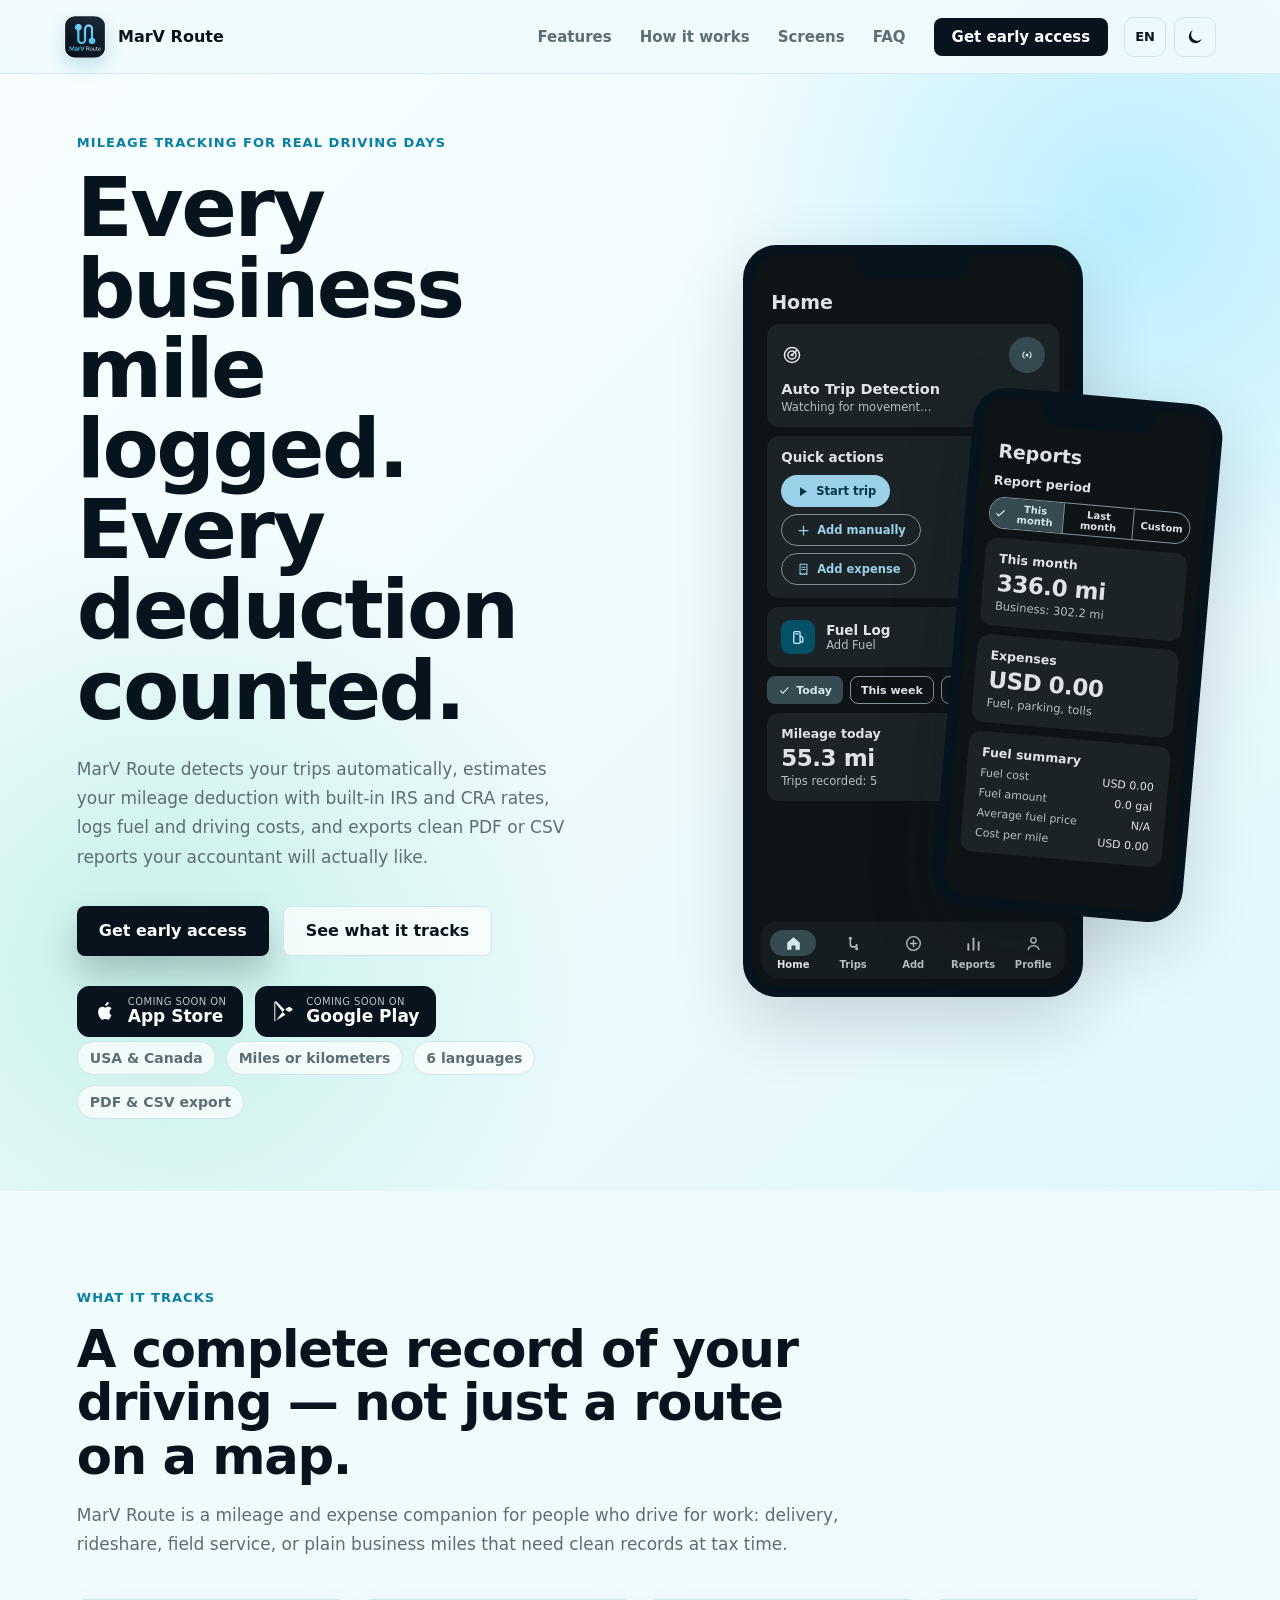
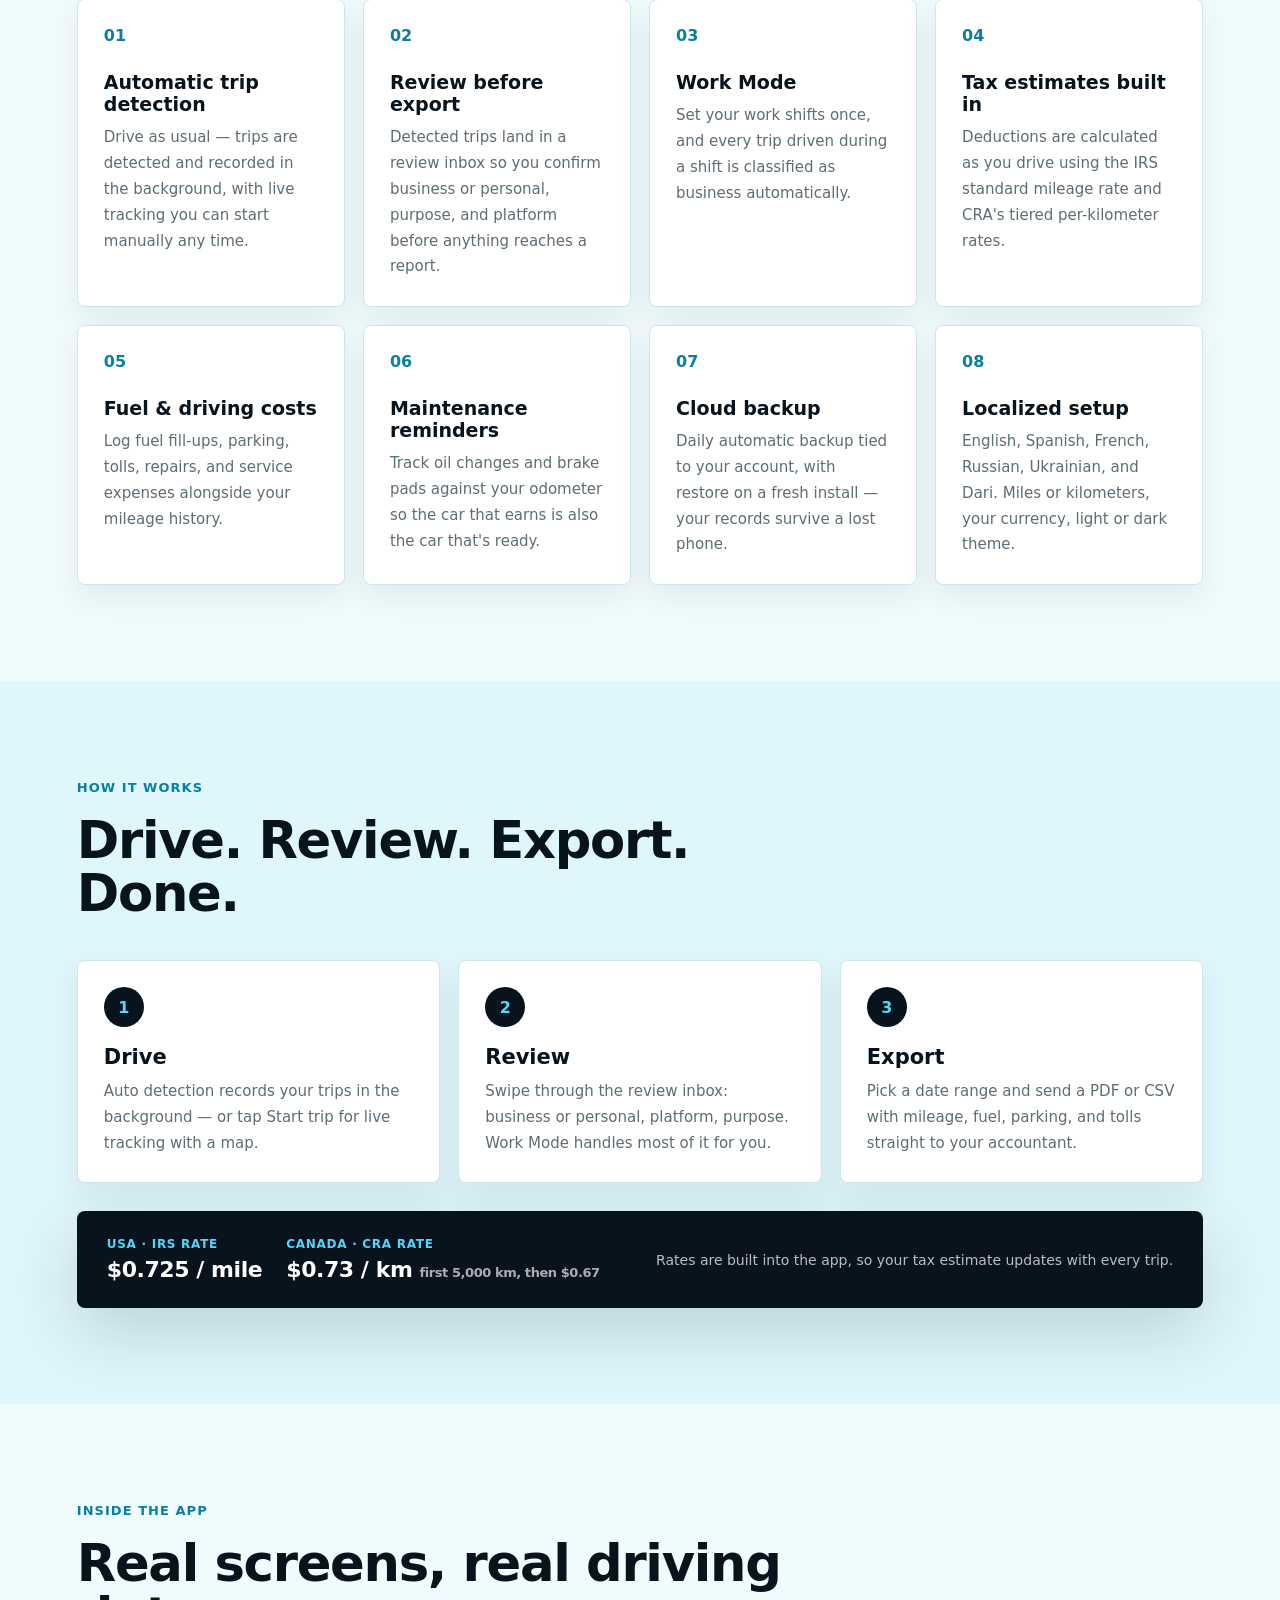
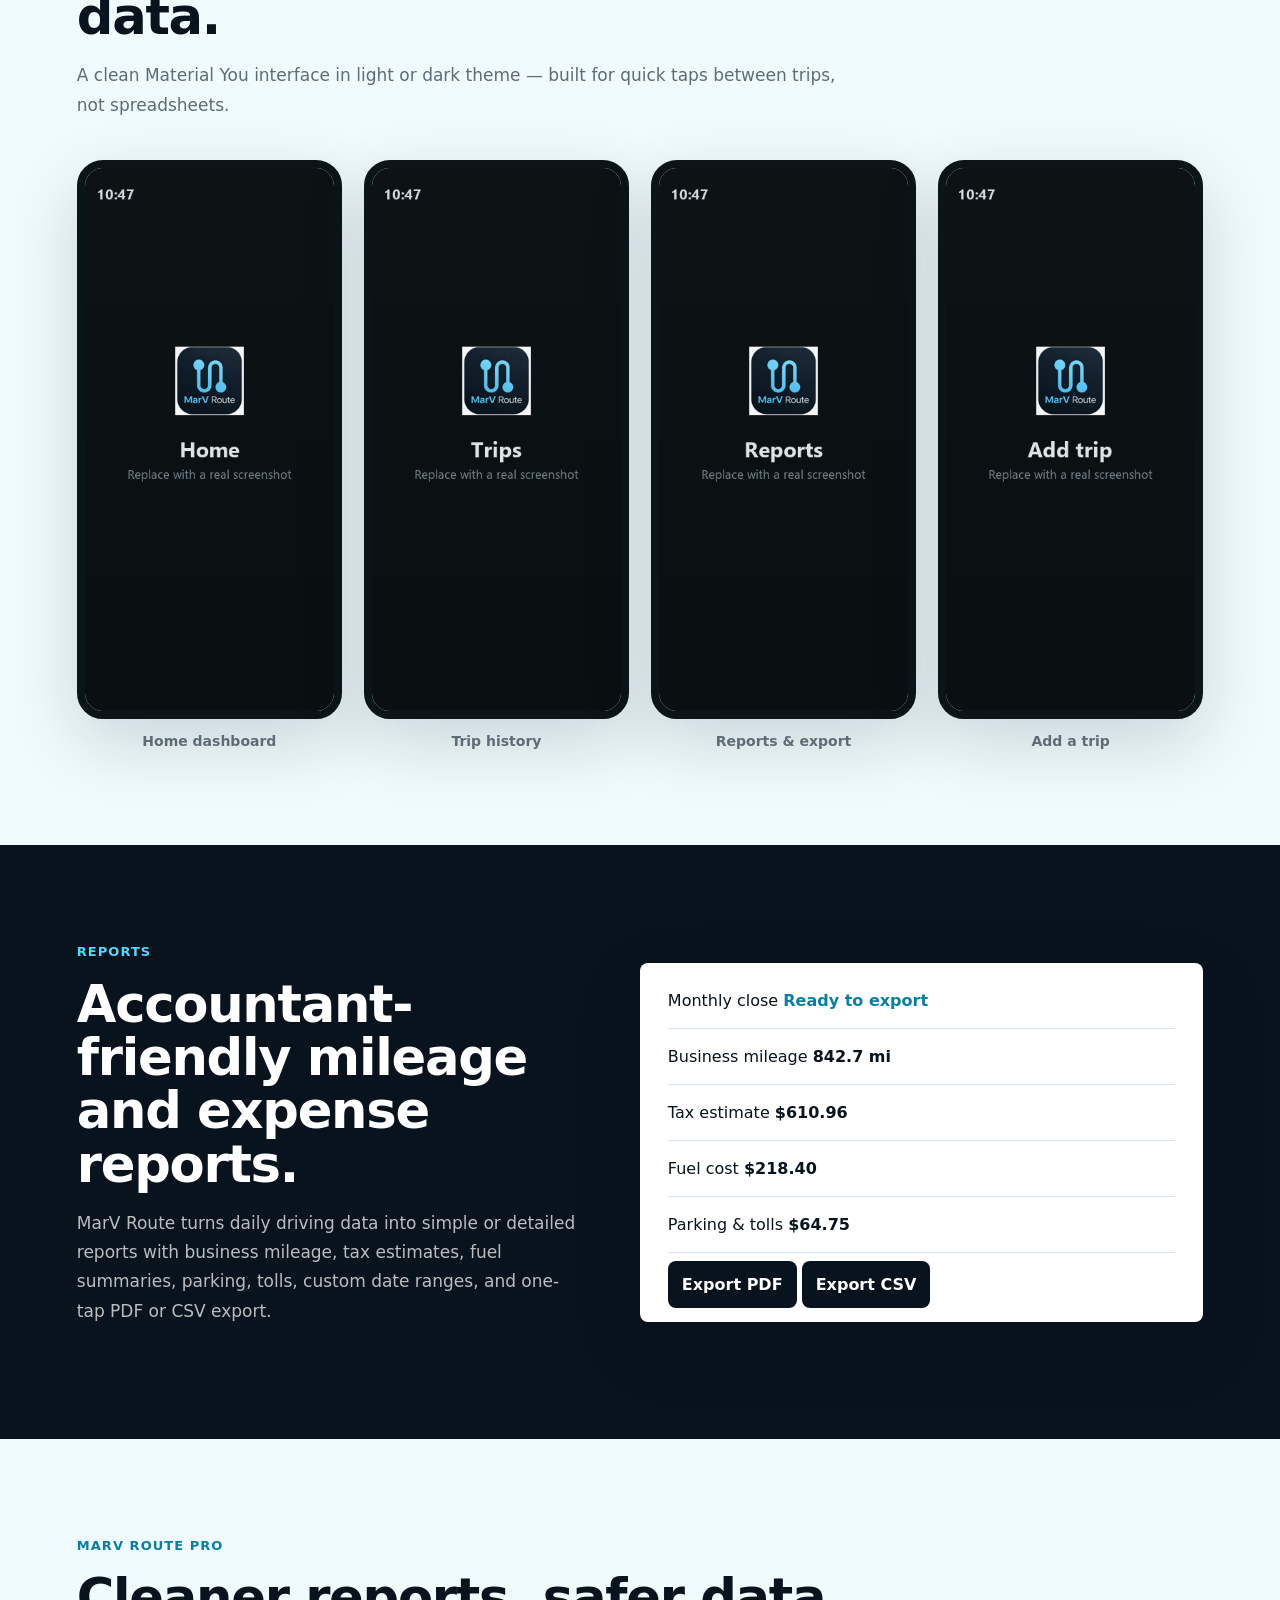
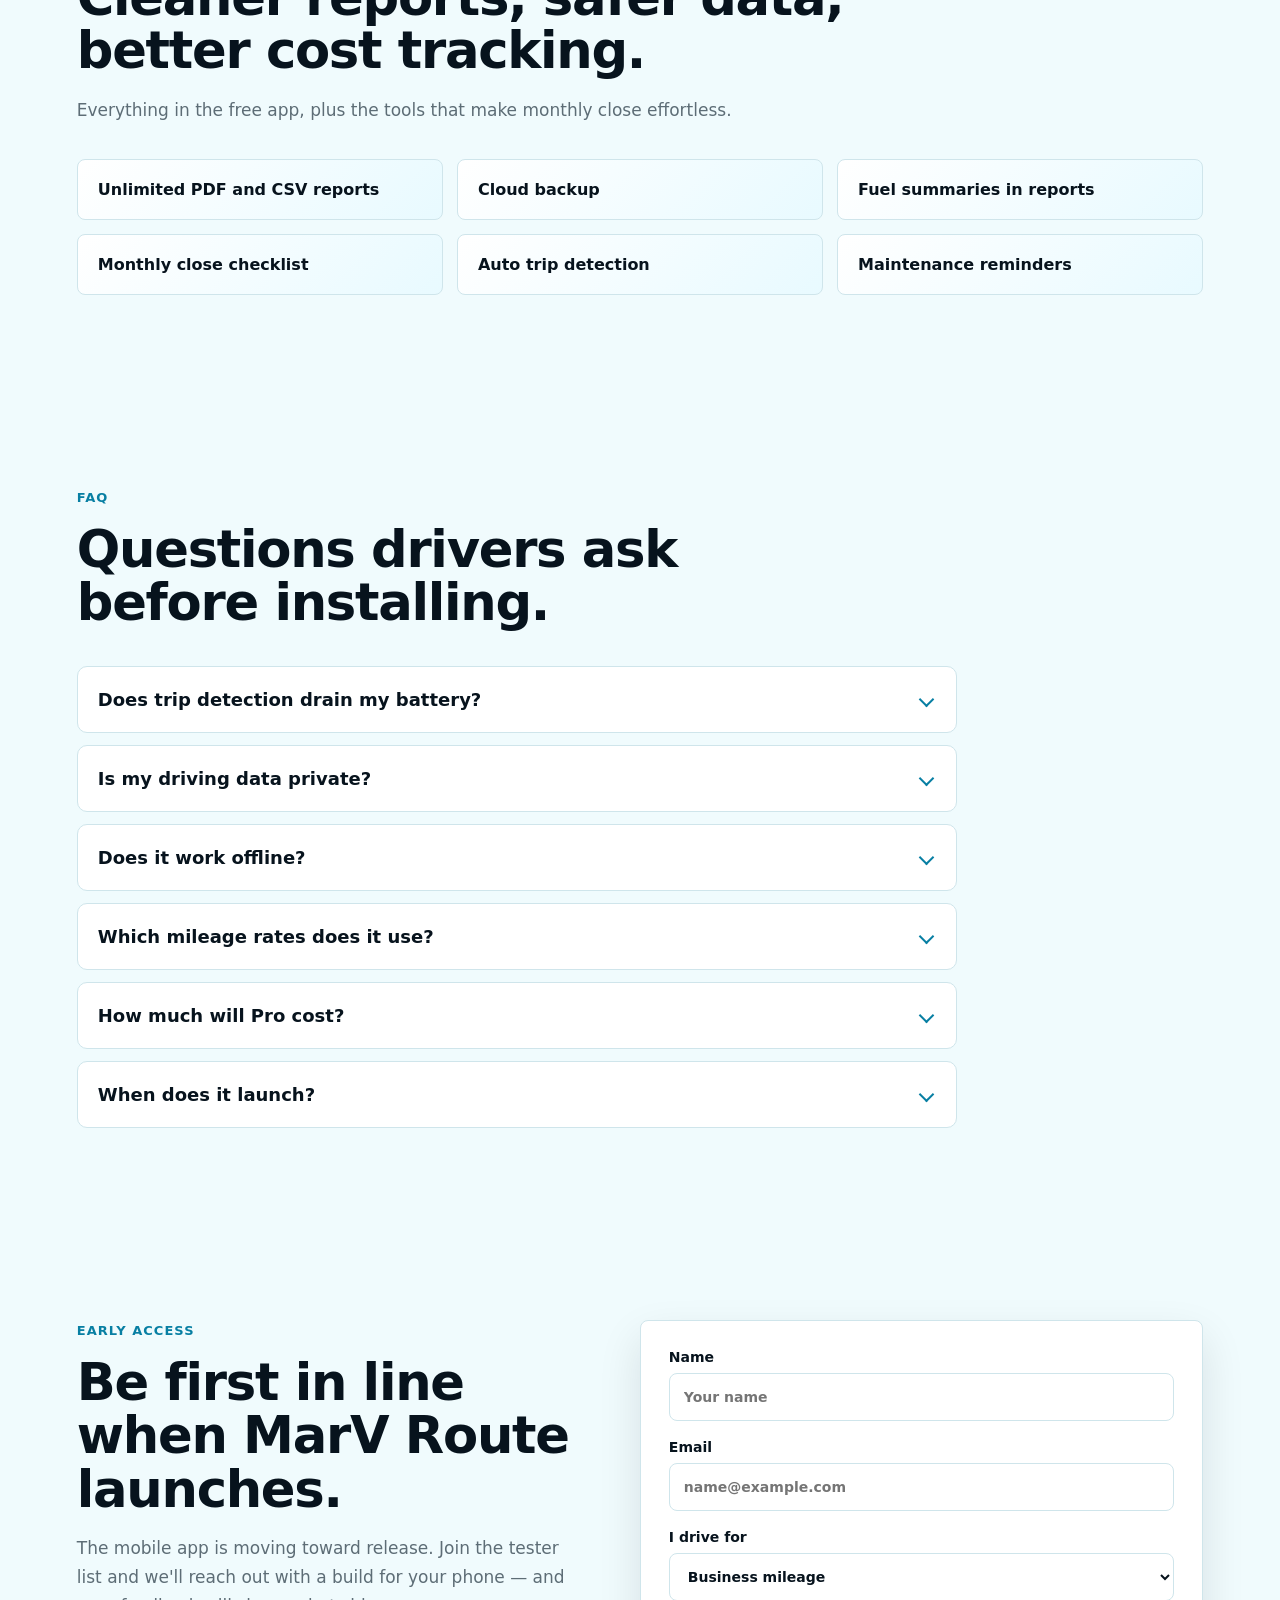
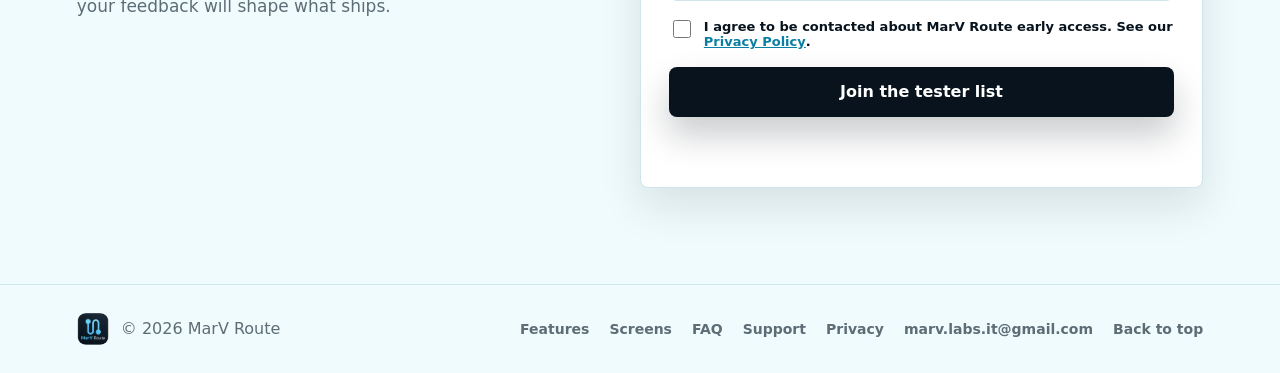
==== index.html @ 9d3c8006 "Add privacy and support pages, i18n, theme toggle, and FAQ Site now matches the MarV Route app and c" ====
<!doctype html>
<html lang="en" data-theme="light">
  <head>
    <meta charset="UTF-8" />
    <meta name="viewport" content="width=device-width, initial-scale=1.0" />
    <meta
      name="description"
      data-i18n="metaDescription"
      content="MarV Route automatically tracks business mileage, estimates your tax deduction, logs fuel and expenses, and exports accountant-ready PDF and CSV reports."
    />
    <meta name="theme-color" content="#08131d" />
    <meta property="og:type" content="website" />
    <meta property="og:title" content="MarV Route — Mileage & Expense Tracking" />
    <meta
      property="og:description"
      content="Automatic trip detection, tax-ready mileage reports, fuel and expense logging, and maintenance reminders for drivers in the USA and Canada."
    />
    <meta property="og:image" content="assets/og-image.png" />
    <meta property="og:image:width" content="1200" />
    <meta property="og:image:height" content="630" />
    <meta name="twitter:card" content="summary_large_image" />
    <meta name="twitter:title" content="MarV Route — Mileage & Expense Tracking" />
    <meta
      name="twitter:description"
      content="Automatic trip detection, tax-ready mileage reports, fuel and expense logging for drivers in the USA and Canada."
    />
    <meta name="twitter:image" content="assets/og-image.png" />
    <link rel="icon" type="image/png" href="assets/marv-route-icon.png" />
    <link rel="apple-touch-icon" href="assets/marv-route-icon.png" />
    <title>MarV Route | Mileage and Expense Tracking</title>
    <script>
      (function () {
        var d = document.documentElement;
        d.classList.add("js");
        try {
          var t = localStorage.getItem("marv-theme");
          if (!t) {
            t = window.matchMedia("(prefers-color-scheme: dark)").matches ? "dark" : "light";
          }
          d.setAttribute("data-theme", t);
          var l = localStorage.getItem("marv-lang");
          if (l) d.setAttribute("lang", l);
        } catch (e) {}
      })();
    </script>
    <link rel="stylesheet" href="styles.css" />
  </head>
  <body>
    <header class="site-header">
      <a class="brand" href="#top" aria-label="MarV Route home">
        <img src="assets/marv-route-icon.png" alt="" />
        <span>MarV Route</span>
      </a>
      <div class="header-tools">
        <button class="icon-btn lang-toggle" type="button" aria-label="Switch language">
          <span class="lang-current">EN</span>
        </button>
        <button class="icon-btn theme-toggle" type="button" aria-label="Toggle dark mode" aria-pressed="false">
          <svg class="icon-sun" viewBox="0 0 24 24" aria-hidden="true">
            <circle cx="12" cy="12" r="4.2" fill="currentColor" />
            <path d="M12 2.5v3M12 18.5v3M2.5 12h3M18.5 12h3M5 5l2 2M17 17l2 2M19 5l-2 2M7 17l-2 2" stroke="currentColor" stroke-width="1.8" stroke-linecap="round" />
          </svg>
          <svg class="icon-moon" viewBox="0 0 24 24" aria-hidden="true">
            <path d="M20 14.5A8 8 0 1 1 9.5 4a6.5 6.5 0 0 0 10.5 10.5z" fill="currentColor" />
          </svg>
        </button>
        <button class="nav-toggle" type="button" aria-expanded="false" aria-controls="site-nav" aria-label="Menu">
          <span></span>
          <span></span>
          <span></span>
        </button>
      </div>
      <nav class="site-nav" id="site-nav" aria-label="Primary navigation">
        <a href="#features" data-i18n="navFeatures">Features</a>
        <a href="#how-it-works" data-i18n="navHow">How it works</a>
        <a href="#screens" data-i18n="navScreens">Screens</a>
        <a href="#faq" data-i18n="navFaq">FAQ</a>
        <a class="nav-cta" href="#download" data-i18n="navCta">Get early access</a>
      </nav>
    </header>

    <main id="top">
      <section class="hero">
        <div class="hero-copy reveal">
          <p class="eyebrow" data-i18n="heroEyebrow">Mileage tracking for real driving days</p>
          <h1 data-i18n="heroTitle">Every business mile logged. Every deduction counted.</h1>
          <p data-i18n="heroBody">
            MarV Route detects your trips automatically, estimates your mileage deduction with
            built-in IRS and CRA rates, logs fuel and driving costs, and exports clean PDF or
            CSV reports your accountant will actually like.
          </p>
          <div class="hero-actions">
            <a class="button primary" href="#download" data-i18n="heroCtaPrimary">Get early access</a>
            <a class="button secondary" href="#features" data-i18n="heroCtaSecondary">See what it tracks</a>
          </div>
          <div class="store-badges" aria-label="App stores">
            <a class="store-badge" href="#download">
              <svg viewBox="0 0 24 24" aria-hidden="true"><path d="M16.4 12.7c0-2 1.6-3 1.7-3-1-1.4-2.4-1.6-2.9-1.6-1.2-.1-2.4.7-3 .7-.6 0-1.6-.7-2.6-.7-1.3 0-2.6.8-3.3 2-1.4 2.4-.4 6 1 8 .6 1 1.4 2.1 2.4 2 1-.04 1.3-.6 2.5-.6s1.5.6 2.5.6c1 0 1.7-1 2.3-2 .7-1.1 1-2.2 1-2.3 0 0-1.9-.8-2-3.2zM14.6 6.3c.5-.7.9-1.6.8-2.6-.8 0-1.8.5-2.4 1.2-.5.6-.9 1.5-.8 2.5.9.07 1.8-.4 2.4-1.1z" fill="currentColor" /></svg>
              <span><small data-i18n="storeSoon">Coming soon on</small><strong>App Store</strong></span>
            </a>
            <a class="store-badge" href="#download">
              <svg viewBox="0 0 24 24" aria-hidden="true"><path d="M4 3.2v17.6c0 .5.5.8.9.5l9.3-5.8-2.8-2.8L4 3.2zm10.5 6.7L17.8 8l2.6 1.6c.6.4.6 1.4 0 1.8L17.8 13l-3.3-2-2.4 2.4 2.4-2.4zM5.4 2.7l8.2 8.2-2.4 2.4L5.4 21.3c-.2.1-.5 0-.5-.3V3c0-.3.3-.4.5-.3z" fill="currentColor" /></svg>
              <span><small data-i18n="storeSoon">Coming soon on</small><strong>Google Play</strong></span>
            </a>
          </div>
          <div class="trust-row" aria-label="Supported setup">
            <span data-i18n="trustRegion">USA &amp; Canada</span>
            <span data-i18n="trustUnit">Miles or kilometers</span>
            <span data-i18n="trustLang">6 languages</span>
            <span data-i18n="trustExport">PDF &amp; CSV export</span>
          </div>
        </div>

        <div class="phone-stage reveal" aria-label="MarV Route app preview">
          <div class="phone phone-main">
            <div class="phone-top"></div>
            <div class="m3-screen">
              <div class="m3-appbar">Home</div>
              <div class="m3-card m3-detect">
                <div class="m3-detect-top">
                  <svg class="m3-icon" viewBox="0 0 24 24" aria-hidden="true">
                    <circle cx="12" cy="12" r="8.2" fill="none" stroke="currentColor" stroke-width="1.7" />
                    <circle cx="12" cy="12" r="4.4" fill="none" stroke="currentColor" stroke-width="1.7" />
                    <circle cx="12" cy="12" r="1.7" fill="currentColor" />
                    <path d="M12 12l5.4-5.4" stroke="currentColor" stroke-width="1.7" stroke-linecap="round" />
                  </svg>
                  <span class="m3-circle-btn" aria-hidden="true">
                    <svg viewBox="0 0 24 24">
                      <circle cx="12" cy="12" r="2" fill="currentColor" />
                      <path d="M8.2 8.2a5.4 5.4 0 0 0 0 7.6M15.8 8.2a5.4 5.4 0 0 1 0 7.6" fill="none" stroke="currentColor" stroke-width="1.7" stroke-linecap="round" />
                    </svg>
                  </span>
                </div>
                <strong>Auto Trip Detection</strong>
                <span class="m3-sub">Watching for movement…</span>
              </div>
              <div class="m3-card">
                <strong class="m3-card-title">Quick actions</strong>
                <div class="m3-actions">
                  <button type="button" class="m3-btn filled">
                    <svg viewBox="0 0 24 24" aria-hidden="true"><path d="M8 5v14l11-7z" fill="currentColor" /></svg>
                    Start trip
                  </button>
                  <button type="button" class="m3-btn outlined">
                    <svg viewBox="0 0 24 24" aria-hidden="true"><path d="M12 5v14M5 12h14" stroke="currentColor" stroke-width="2" stroke-linecap="round" /></svg>
                    Add manually
                  </button>
                  <button type="button" class="m3-btn outlined">
                    <svg viewBox="0 0 24 24" aria-hidden="true">
                      <path d="M6.5 3.5h11V20l-1.9-1.4L13.8 20l-1.8-1.4L10.2 20l-1.8-1.4L6.5 20V3.5z" fill="none" stroke="currentColor" stroke-width="1.7" stroke-linejoin="round" />
                      <path d="M9.5 8.5h5M9.5 12h5" stroke="currentColor" stroke-width="1.7" stroke-linecap="round" />
                    </svg>
                    Add expense
                  </button>
                </div>
              </div>
              <div class="m3-card m3-fuel">
                <span class="m3-fuel-tile" aria-hidden="true">
                  <svg viewBox="0 0 24 24">
                    <rect x="6" y="4.5" width="8" height="15" rx="1.4" fill="none" stroke="currentColor" stroke-width="1.7" />
                    <path d="M8.5 7.5h3" stroke="currentColor" stroke-width="1.7" stroke-linecap="round" />
                    <path d="M14 10.5h1.6l1.9 2v4.2a1.4 1.4 0 0 1-2.8 0" fill="none" stroke="currentColor" stroke-width="1.7" stroke-linecap="round" />
                  </svg>
                </span>
                <div class="m3-row-text">
                  <strong>Fuel Log</strong>
                  <span class="m3-sub">Add Fuel</span>
                </div>
                <svg class="m3-chevron" viewBox="0 0 24 24" aria-hidden="true"><path d="M9.5 6l6 6-6 6" fill="none" stroke="currentColor" stroke-width="2" stroke-linecap="round" stroke-linejoin="round" /></svg>
              </div>
              <div class="m3-chips" aria-hidden="true">
                <span class="selected">
                  <svg viewBox="0 0 24 24"><path d="M5 13l4 4 9.5-10" fill="none" stroke="currentColor" stroke-width="2.2" stroke-linecap="round" stroke-linejoin="round" /></svg>
                  Today
                </span>
                <span>This week</span>
                <span>This month</span>
              </div>
              <div class="m3-card">
                <span class="m3-label">Mileage today</span>
                <strong class="m3-value">55.3 mi</strong>
                <span class="m3-sub">Trips recorded: 5</span>
              </div>
              <nav class="m3-nav" aria-hidden="true">
                <span class="active">
                  <i><svg viewBox="0 0 24 24"><path d="M4 11l8-7 8 7v9h-5.5v-5.5h-5V20H4v-9z" fill="currentColor" /></svg></i>
                  Home
                </span>
                <span>
                  <i><svg viewBox="0 0 24 24">
                    <circle cx="8" cy="5.5" r="1.9" fill="currentColor" />
                    <circle cx="16" cy="18.5" r="1.9" fill="currentColor" />
                    <path d="M8 7.5v5a4 4 0 0 0 8 0v4" fill="none" stroke="currentColor" stroke-width="1.9" stroke-linecap="round" />
                  </svg></i>
                  Trips
                </span>
                <span>
                  <i><svg viewBox="0 0 24 24">
                    <circle cx="12" cy="12" r="8.6" fill="none" stroke="currentColor" stroke-width="1.7" />
                    <path d="M12 8.2v7.6M8.2 12h7.6" stroke="currentColor" stroke-width="1.7" stroke-linecap="round" />
                  </svg></i>
                  Add
                </span>
                <span>
                  <i><svg viewBox="0 0 24 24"><path d="M5.5 20v-7M12 20V5.5M18.5 20v-9.5" stroke="currentColor" stroke-width="2.4" stroke-linecap="round" /></svg></i>
                  Reports
                </span>
                <span>
                  <i><svg viewBox="0 0 24 24">
                    <circle cx="12" cy="8" r="3.4" fill="none" stroke="currentColor" stroke-width="1.7" />
                    <path d="M5.2 19.5c1.5-3.3 3.9-4.8 6.8-4.8s5.3 1.5 6.8 4.8" fill="none" stroke="currentColor" stroke-width="1.7" stroke-linecap="round" />
                  </svg></i>
                  Profile
                </span>
              </nav>
            </div>
          </div>

          <div class="phone phone-secondary">
            <div class="phone-top"></div>
            <div class="m3-screen m3-compact">
              <div class="m3-appbar">Reports</div>
              <span class="m3-section-label">Report period</span>
              <div class="m3-segmented" aria-hidden="true">
                <span class="selected">
                  <svg viewBox="0 0 24 24"><path d="M5 13l4 4 9.5-10" fill="none" stroke="currentColor" stroke-width="2.2" stroke-linecap="round" stroke-linejoin="round" /></svg>
                  This month
                </span>
                <span>Last month</span>
                <span>Custom</span>
              </div>
              <div class="m3-card">
                <span class="m3-label">This month</span>
                <strong class="m3-value">336.0 mi</strong>
                <span class="m3-sub">Business: 302.2 mi</span>
              </div>
              <div class="m3-card">
                <span class="m3-label">Expenses</span>
                <strong class="m3-value">USD 0.00</strong>
                <span class="m3-sub">Fuel, parking, tolls</span>
              </div>
              <div class="m3-card">
                <span class="m3-label">Fuel summary</span>
                <div class="m3-line"><span>Fuel cost</span><span>USD 0.00</span></div>
                <div class="m3-line"><span>Fuel amount</span><span>0.0 gal</span></div>
                <div class="m3-line"><span>Average fuel price</span><span>N/A</span></div>
                <div class="m3-line"><span>Cost per mile</span><span>USD 0.00</span></div>
              </div>
            </div>
          </div>
        </div>
      </section>

      <section class="section" id="features">
        <div class="section-heading reveal">
          <p class="eyebrow" data-i18n="featuresEyebrow">What it tracks</p>
          <h2 data-i18n="featuresTitle">A complete record of your driving — not just a route on a map.</h2>
          <p data-i18n="featuresBody">
            MarV Route is a mileage and expense companion for people who drive for work:
            delivery, rideshare, field service, or plain business miles that need clean
            records at tax time.
          </p>
        </div>
        <div class="feature-grid">
          <article class="feature-card reveal">
            <span>01</span>
            <h3 data-i18n="feat1Title">Automatic trip detection</h3>
            <p data-i18n="feat1Body">Drive as usual — trips are detected and recorded in the background, with live tracking you can start manually any time.</p>
          </article>
          <article class="feature-card reveal">
            <span>02</span>
            <h3 data-i18n="feat2Title">Review before export</h3>
            <p data-i18n="feat2Body">Detected trips land in a review inbox so you confirm business or personal, purpose, and platform before anything reaches a report.</p>
          </article>
          <article class="feature-card reveal">
            <span>03</span>
            <h3 data-i18n="feat3Title">Work Mode</h3>
            <p data-i18n="feat3Body">Set your work shifts once, and every trip driven during a shift is classified as business automatically.</p>
          </article>
          <article class="feature-card reveal">
            <span>04</span>
            <h3 data-i18n="feat4Title">Tax estimates built in</h3>
            <p data-i18n="feat4Body">Deductions are calculated as you drive using the IRS standard mileage rate and CRA's tiered per-kilometer rates.</p>
          </article>
          <article class="feature-card reveal">
            <span>05</span>
            <h3 data-i18n="feat5Title">Fuel &amp; driving costs</h3>
            <p data-i18n="feat5Body">Log fuel fill-ups, parking, tolls, repairs, and service expenses alongside your mileage history.</p>
          </article>
          <article class="feature-card reveal">
            <span>06</span>
            <h3 data-i18n="feat6Title">Maintenance reminders</h3>
            <p data-i18n="feat6Body">Track oil changes and brake pads against your odometer so the car that earns is also the car that's ready.</p>
          </article>
          <article class="feature-card reveal">
            <span>07</span>
            <h3 data-i18n="feat7Title">Cloud backup</h3>
            <p data-i18n="feat7Body">Daily automatic backup tied to your account, with restore on a fresh install — your records survive a lost phone.</p>
          </article>
          <article class="feature-card reveal">
            <span>08</span>
            <h3 data-i18n="feat8Title">Localized setup</h3>
            <p data-i18n="feat8Body">English, Spanish, French, Russian, Ukrainian, and Dari. Miles or kilometers, your currency, light or dark theme.</p>
          </article>
        </div>
      </section>

      <section class="section how-section" id="how-it-works">
        <div class="section-heading reveal">
          <p class="eyebrow" data-i18n="howEyebrow">How it works</p>
          <h2 data-i18n="howTitle">Drive. Review. Export. Done.</h2>
        </div>
        <ol class="steps">
          <li class="reveal">
            <span class="step-number">1</span>
            <h3 data-i18n="how1Title">Drive</h3>
            <p data-i18n="how1Body">Auto detection records your trips in the background — or tap Start trip for live tracking with a map.</p>
          </li>
          <li class="reveal">
            <span class="step-number">2</span>
            <h3 data-i18n="how2Title">Review</h3>
            <p data-i18n="how2Body">Swipe through the review inbox: business or personal, platform, purpose. Work Mode handles most of it for you.</p>
          </li>
          <li class="reveal">
            <span class="step-number">3</span>
            <h3 data-i18n="how3Title">Export</h3>
            <p data-i18n="how3Body">Pick a date range and send a PDF or CSV with mileage, fuel, parking, and tolls straight to your accountant.</p>
          </li>
        </ol>
        <div class="rate-strip reveal" aria-label="Built-in mileage rates">
          <div>
            <span data-i18n="rateUsa">USA · IRS rate</span>
            <strong>$0.725 / mile</strong>
          </div>
          <div>
            <span data-i18n="rateCanada">Canada · CRA rate</span>
            <strong>$0.73 / km <em data-i18n="rateCanadaNote">first 5,000 km, then $0.67</em></strong>
          </div>
          <p data-i18n="rateNote">Rates are built into the app, so your tax estimate updates with every trip.</p>
        </div>
      </section>

      <section class="section screens-section" id="screens">
        <div class="section-heading reveal">
          <p class="eyebrow" data-i18n="screensEyebrow">Inside the app</p>
          <h2 data-i18n="screensTitle">Real screens, real driving data.</h2>
          <p data-i18n="screensBody">
            A clean Material You interface in light or dark theme — built for quick taps between
            trips, not spreadsheets.
          </p>
        </div>
        <div class="screens-gallery">
          <figure class="screen-frame reveal">
            <img src="assets/screens/home.png" alt="MarV Route Home screen" loading="lazy" />
            <figcaption data-i18n="screenHome">Home dashboard</figcaption>
          </figure>
          <figure class="screen-frame reveal">
            <img src="assets/screens/trips.png" alt="MarV Route Trips screen" loading="lazy" />
            <figcaption data-i18n="screenTrips">Trip history</figcaption>
          </figure>
          <figure class="screen-frame reveal">
            <img src="assets/screens/reports.png" alt="MarV Route Reports screen" loading="lazy" />
            <figcaption data-i18n="screenReports">Reports &amp; export</figcaption>
          </figure>
          <figure class="screen-frame reveal">
            <img src="assets/screens/add-trip.png" alt="MarV Route Add trip screen" loading="lazy" />
            <figcaption data-i18n="screenAdd">Add a trip</figcaption>
          </figure>
        </div>
      </section>

      <section class="report-section" id="reports">
        <div class="report-copy reveal">
          <p class="eyebrow" data-i18n="reportsEyebrow">Reports</p>
          <h2 data-i18n="reportsTitle">Accountant-friendly mileage and expense reports.</h2>
          <p data-i18n="reportsBody">
            MarV Route turns daily driving data into simple or detailed reports with business
            mileage, tax estimates, fuel summaries, parking, tolls, custom date ranges, and
            one-tap PDF or CSV export.
          </p>
        </div>
        <div class="report-panel reveal">
          <div class="panel-header">
            <span data-i18n="reportPanelMonth">Monthly close</span>
            <strong data-i18n="reportPanelReady">Ready to export</strong>
          </div>
          <div class="report-line">
            <span data-i18n="reportLineMileage">Business mileage</span>
            <strong>842.7 mi</strong>
          </div>
          <div class="report-line">
            <span data-i18n="reportLineTax">Tax estimate</span>
            <strong>$610.96</strong>
          </div>
          <div class="report-line">
            <span data-i18n="reportLineFuel">Fuel cost</span>
            <strong>$218.40</strong>
          </div>
          <div class="report-line">
            <span data-i18n="reportLineParking">Parking &amp; tolls</span>
            <strong>$64.75</strong>
          </div>
          <div class="export-buttons">
            <span data-i18n="exportPdf">Export PDF</span>
            <span data-i18n="exportCsv">Export CSV</span>
          </div>
        </div>
      </section>

      <section class="pro-section" id="pro">
        <div class="section-heading reveal">
          <p class="eyebrow" data-i18n="proEyebrow">MarV Route Pro</p>
          <h2 data-i18n="proTitle">Cleaner reports, safer data, better cost tracking.</h2>
          <p data-i18n="proBody">Everything in the free app, plus the tools that make monthly close effortless.</p>
        </div>
        <div class="pro-grid">
          <div class="reveal" data-i18n="pro1">Unlimited PDF and CSV reports</div>
          <div class="reveal" data-i18n="pro2">Cloud backup</div>
          <div class="reveal" data-i18n="pro3">Fuel summaries in reports</div>
          <div class="reveal" data-i18n="pro4">Monthly close checklist</div>
          <div class="reveal" data-i18n="pro5">Auto trip detection</div>
          <div class="reveal" data-i18n="pro6">Maintenance reminders</div>
        </div>
      </section>

      <section class="section faq-section" id="faq">
        <div class="section-heading reveal">
          <p class="eyebrow" data-i18n="faqEyebrow">FAQ</p>
          <h2 data-i18n="faqTitle">Questions drivers ask before installing.</h2>
        </div>
        <div class="faq-list">
          <details class="faq-item reveal">
            <summary data-i18n="faqQ1">Does trip detection drain my battery?</summary>
            <p data-i18n="faqA1">Auto detection uses Android's low-power location and only wakes up when you actually start moving. You can also leave it off and tap Start trip when you drive — your call.</p>
          </details>
          <details class="faq-item reveal">
            <summary data-i18n="faqQ2">Is my driving data private?</summary>
            <p data-i18n="faqA2">Your trips and expenses are stored on your device. Cloud backup is optional and tied to your own account — we don't sell or share your data, and routes never go to advertisers.</p>
          </details>
          <details class="faq-item reveal">
            <summary data-i18n="faqQ3">Does it work offline?</summary>
            <p data-i18n="faqA3">Yes. Tracking, logging, and reports all work without a connection. Cloud backup simply syncs the next time you're online.</p>
          </details>
          <details class="faq-item reveal">
            <summary data-i18n="faqQ4">Which mileage rates does it use?</summary>
            <p data-i18n="faqA4">The US IRS standard rate ($0.725/mile) and Canada's CRA tiered rate ($0.73/km for the first 5,000 km, then $0.67). Estimates update automatically as you drive.</p>
          </details>
          <details class="faq-item reveal">
            <summary data-i18n="faqQ5">How much will Pro cost?</summary>
            <p data-i18n="faqA5">Pricing isn't final yet. The core app — tracking, manual trips, and basic reports — stays free. Early testers will hear about Pro plans first.</p>
          </details>
          <details class="faq-item reveal">
            <summary data-i18n="faqQ6">When does it launch?</summary>
            <p data-i18n="faqA6">The app is in active testing now. Join the tester list below and we'll send you a build for your phone as soon as it's ready.</p>
          </details>
        </div>
      </section>

      <section class="download-section" id="download">
        <div class="reveal">
          <p class="eyebrow" data-i18n="downloadEyebrow">Early access</p>
          <h2 data-i18n="downloadTitle">Be first in line when MarV Route launches.</h2>
          <p data-i18n="downloadBody">
            The mobile app is moving toward release. Join the tester list and we'll reach out
            with a build for your phone — and your feedback will shape what ships.
          </p>
        </div>
        <form class="lead-form reveal" novalidate>
          <label>
            <span data-i18n="formName">Name</span>
            <input type="text" name="name" data-i18n-ph="formNamePh" placeholder="Your name" required />
          </label>
          <label>
            <span data-i18n="formEmail">Email</span>
            <input type="email" name="email" data-i18n-ph="formEmailPh" placeholder="name@example.com" required />
          </label>
          <label>
            <span data-i18n="formDrive">I drive for</span>
            <select name="driver-type">
              <option data-i18n="formOpt1">Business mileage</option>
              <option data-i18n="formOpt2">Delivery / rideshare</option>
              <option data-i18n="formOpt3">Field service</option>
              <option data-i18n="formOpt4">Personal expense records</option>
            </select>
          </label>
          <label class="consent">
            <input type="checkbox" name="consent" required />
            <span data-i18n="formConsent">I agree to be contacted about MarV Route early access. See our <a href="privacy/index.html">Privacy Policy</a>.</span>
          </label>
          <button class="button primary" type="submit" data-i18n="formSubmit">Join the tester list</button>
          <p class="form-message" role="status" aria-live="polite"></p>
        </form>
      </section>
    </main>

    <footer class="site-footer">
      <div class="footer-brand">
        <img src="assets/marv-route-icon.png" alt="" />
        <span>© 2026 MarV Route</span>
      </div>
      <nav class="footer-nav" aria-label="Footer navigation">
        <a href="#features" data-i18n="navFeatures">Features</a>
        <a href="#screens" data-i18n="navScreens">Screens</a>
        <a href="#faq" data-i18n="navFaq">FAQ</a>
        <a href="support/index.html" data-i18n="footerSupport">Support</a>
        <a href="privacy/index.html" data-i18n="footerPrivacy">Privacy</a>
        <a href="mailto:marv.labs.it@gmail.com">marv.labs.it@gmail.com</a>
        <a href="#top" data-i18n="footerTop">Back to top</a>
      </nav>
    </footer>

    <script src="script.js"></script>
  </body>
</html>
---- styles.css ----
:root {
  --bg: #f0fbfd;
  --bg-strong: #dff7fc;
  --ink: #07131d;
  --muted: #5d6d76;
  --line: #cfe5eb;
  --card: #ffffff;
  --blue: #52d6fd;
  --blue-dark: #087fa3;
  --navy: #08131d;
  --green: #1fc79a;
  --yellow: #ffc857;
  --shadow: 0 24px 70px rgba(7, 19, 29, 0.16);
}

:root[data-theme="dark"] {
  --bg: #0a1418;
  --bg-strong: #0e1c22;
  --ink: #e7f1f4;
  --muted: #9fb2ba;
  --line: #21343c;
  --card: #11212a;
  --shadow: 0 24px 70px rgba(0, 0, 0, 0.5);
}

* {
  box-sizing: border-box;
}

html {
  scroll-behavior: smooth;
}

body {
  margin: 0;
  background: var(--bg);
  color: var(--ink);
  font-family: Inter, ui-sans-serif, system-ui, -apple-system, BlinkMacSystemFont, "Segoe UI", sans-serif;
}

a {
  color: inherit;
  text-decoration: none;
}

button,
input,
select {
  font: inherit;
}

.site-header {
  align-items: center;
  background: rgba(240, 251, 253, 0.9);
  backdrop-filter: blur(18px);
  border-bottom: 1px solid rgba(207, 229, 235, 0.78);
  display: flex;
  height: 74px;
  justify-content: space-between;
  left: 0;
  padding: 0 clamp(20px, 5vw, 76px);
  position: fixed;
  right: 0;
  top: 0;
  z-index: 20;
}

.brand,
.site-nav,
.trust-row,
.hero-actions {
  align-items: center;
  display: flex;
}

.brand {
  gap: 12px;
  font-weight: 850;
}

.brand img {
  border-radius: 12px;
  box-shadow: 0 8px 18px rgba(8, 127, 163, 0.22);
  height: 42px;
  width: 42px;
}

.site-nav {
  color: var(--muted);
  gap: 28px;
  font-size: 15px;
  font-weight: 750;
}

.site-nav a:hover {
  color: var(--blue-dark);
}

.nav-cta {
  background: var(--navy);
  border-radius: 8px;
  color: white;
  padding: 10px 18px;
}

.site-nav a.nav-cta:hover {
  background: var(--blue-dark);
  color: white;
}

.nav-toggle {
  background: transparent;
  border: 0;
  cursor: pointer;
  display: none;
  padding: 8px;
}

.nav-toggle span {
  background: var(--ink);
  border-radius: 999px;
  display: block;
  height: 2px;
  margin: 5px 0;
  width: 24px;
}

.hero {
  align-items: center;
  background:
    radial-gradient(circle at 88% 18%, rgba(82, 214, 253, 0.34), transparent 28%),
    radial-gradient(circle at 12% 80%, rgba(31, 199, 154, 0.2), transparent 30%),
    linear-gradient(135deg, #f8feff 0%, var(--bg) 48%, var(--bg-strong) 100%);
  display: grid;
  gap: 48px;
  grid-template-columns: minmax(0, 0.95fr) minmax(380px, 1.05fr);
  min-height: 100vh;
  overflow: hidden;
  padding: 132px clamp(20px, 6vw, 84px) 72px;
}

.hero-copy {
  max-width: 720px;
}

.eyebrow {
  color: var(--blue-dark);
  font-size: 13px;
  font-weight: 850;
  letter-spacing: 0.08em;
  margin: 0 0 14px;
  text-transform: uppercase;
}

h1,
h2,
h3,
p {
  margin-top: 0;
}

h1 {
  font-size: clamp(44px, 6.6vw, 82px);
  letter-spacing: -0.03em;
  line-height: 0.98;
  margin-bottom: 24px;
}

h2 {
  font-size: clamp(32px, 4vw, 56px);
  letter-spacing: -0.025em;
  line-height: 1.04;
  margin-bottom: 18px;
}

h3 {
  font-size: 21px;
  margin-bottom: 10px;
}

p {
  color: var(--muted);
  font-size: 17px;
  line-height: 1.72;
}

.hero-copy > p:not(.eyebrow) {
  max-width: 620px;
}

.hero-actions {
  flex-wrap: wrap;
  gap: 14px;
  margin: 34px 0 30px;
}

.button {
  border-radius: 8px;
  display: inline-flex;
  align-items: center;
  font-weight: 850;
  justify-content: center;
  min-height: 50px;
  padding: 0 22px;
  transition: transform 0.15s ease, box-shadow 0.15s ease;
}

.button:hover {
  transform: translateY(-2px);
}

.primary {
  background: var(--navy);
  border: 0;
  box-shadow: 0 18px 34px rgba(7, 19, 29, 0.22);
  color: white;
  cursor: pointer;
}

.secondary {
  background: rgba(255, 255, 255, 0.72);
  border: 1px solid var(--line);
  color: var(--navy);
}

.trust-row {
  color: var(--muted);
  flex-wrap: wrap;
  gap: 10px;
  font-size: 14px;
  font-weight: 750;
}

.trust-row span {
  background: rgba(255, 255, 255, 0.7);
  border: 1px solid var(--line);
  border-radius: 999px;
  padding: 8px 12px;
}

.phone-stage {
  min-height: 760px;
  position: relative;
}

.phone {
  background: #07131d;
  border: 10px solid #07131d;
  border-radius: 34px;
  box-shadow: var(--shadow);
  overflow: hidden;
  position: absolute;
}

.phone-main {
  height: 752px;
  right: 120px;
  top: 0;
  width: 340px;
}

.phone-secondary {
  height: 520px;
  right: 0;
  top: 150px;
  transform: rotate(5deg);
  width: 250px;
}

.phone-top {
  background: #07131d;
  border-radius: 0 0 16px 16px;
  height: 24px;
  left: 50%;
  position: absolute;
  top: 0;
  transform: translateX(-50%);
  width: 112px;
  z-index: 2;
}

/* ── Material 3 dark app mockup (matches the Flutter app) ── */

.m3-screen {
  --m3-bg: #0e1416;
  --m3-card: #1b2326;
  --m3-ink: #dee3e6;
  --m3-muted: #b3bfc3;
  --m3-primary: #9bd1e8;
  --m3-on-primary: #04344a;
  --m3-sec-cont: #364a52;
  --m3-on-sec: #d3e5ed;
  --m3-outline: #84919a;
  --m3-tile: #045066;
  --m3-on-tile: #c3e8ff;
  background: var(--m3-bg);
  border-radius: 24px;
  color: var(--m3-ink);
  display: flex;
  flex-direction: column;
  gap: 9px;
  height: 100%;
  padding: 30px 14px 8px;
}

.m3-appbar {
  font-size: 19px;
  font-weight: 550;
  padding: 6px 4px 2px;
}

.m3-card {
  background: var(--m3-card);
  border-radius: 12px;
  padding: 13px 14px;
}

.m3-detect-top {
  align-items: center;
  display: flex;
  justify-content: space-between;
  margin-bottom: 8px;
}

.m3-detect strong {
  display: block;
  font-size: 14.5px;
  font-weight: 700;
  margin-bottom: 3px;
}

.m3-icon {
  color: var(--m3-ink);
  flex: 0 0 auto;
  height: 22px;
  width: 22px;
}

.m3-circle-btn {
  align-items: center;
  background: var(--m3-sec-cont);
  border-radius: 50%;
  color: var(--m3-on-sec);
  display: flex;
  height: 36px;
  justify-content: center;
  width: 36px;
}

.m3-circle-btn svg {
  height: 18px;
  width: 18px;
}

.m3-row-text {
  flex: 1;
  min-width: 0;
}

.m3-row-text strong {
  display: block;
  font-size: 13.5px;
  font-weight: 700;
}

.m3-fuel {
  align-items: center;
  display: flex;
  gap: 11px;
}

.m3-fuel-tile {
  align-items: center;
  background: var(--m3-tile);
  border-radius: 9px;
  color: var(--m3-on-tile);
  display: flex;
  flex: 0 0 auto;
  height: 34px;
  justify-content: center;
  width: 34px;
}

.m3-fuel-tile svg {
  height: 19px;
  width: 19px;
}

.m3-chevron {
  color: var(--m3-muted);
  flex: 0 0 auto;
  height: 17px;
  width: 17px;
}

.m3-chips {
  display: flex;
  gap: 7px;
}

.m3-chips span {
  align-items: center;
  border: 1px solid var(--m3-outline);
  border-radius: 8px;
  color: var(--m3-ink);
  display: inline-flex;
  font-size: 11px;
  font-weight: 600;
  gap: 5px;
  min-height: 28px;
  padding: 0 10px;
}

.m3-chips span.selected {
  background: var(--m3-sec-cont);
  border-color: transparent;
  color: var(--m3-on-sec);
}

.m3-chips svg {
  height: 13px;
  width: 13px;
}

.m3-card-title {
  display: block;
  font-size: 13.5px;
  font-weight: 700;
  margin-bottom: 10px;
}

.m3-actions {
  align-items: flex-start;
  display: flex;
  flex-direction: column;
  gap: 7px;
}

.m3-btn {
  align-items: center;
  border: 0;
  border-radius: 999px;
  cursor: default;
  display: inline-flex;
  font-size: 11.5px;
  font-weight: 700;
  gap: 6px;
  justify-content: center;
  min-height: 32px;
  padding: 0 14px;
}

.m3-btn svg {
  height: 15px;
  width: 15px;
}

.m3-btn.filled {
  background: var(--m3-primary);
  color: var(--m3-on-primary);
}

.m3-btn.outlined {
  background: transparent;
  border: 1px solid var(--m3-outline);
  color: var(--m3-primary);
}

.m3-label {
  display: block;
  font-size: 12.5px;
  font-weight: 650;
}

.m3-value {
  display: block;
  font-size: 23px;
  font-weight: 750;
  letter-spacing: -0.02em;
  margin: 4px 0 3px;
}

.m3-sub {
  color: var(--m3-muted);
  display: block;
  font-size: 11.5px;
}

.m3-line {
  color: var(--m3-muted);
  display: flex;
  font-size: 11px;
  justify-content: space-between;
  padding-top: 7px;
}

.m3-line span:last-child {
  color: var(--m3-ink);
}

.m3-nav {
  background: #161d20;
  border-radius: 14px 14px 20px 20px;
  display: grid;
  grid-template-columns: repeat(5, 1fr);
  margin: auto -6px 0;
  padding: 8px 2px 9px;
  text-align: center;
}

.m3-nav span {
  color: var(--m3-muted);
  display: grid;
  font-size: 10px;
  font-weight: 600;
  gap: 3px;
  justify-items: center;
}

.m3-nav i {
  align-items: center;
  border-radius: 999px;
  display: flex;
  height: 26px;
  justify-content: center;
  width: 46px;
}

.m3-nav svg {
  height: 19px;
  width: 19px;
}

.m3-nav span.active {
  color: var(--m3-ink);
  font-weight: 750;
}

.m3-nav span.active i {
  background: var(--m3-sec-cont);
  color: var(--m3-on-sec);
}

.m3-compact {
  gap: 9px;
  padding-top: 36px;
}

.m3-section-label {
  font-size: 12.5px;
  font-weight: 650;
  padding: 0 2px;
}

.m3-segmented {
  border: 1px solid var(--m3-outline);
  border-radius: 999px;
  display: grid;
  grid-template-columns: 1.1fr 1.05fr 0.85fr;
  overflow: hidden;
}

.m3-segmented span {
  align-items: center;
  color: var(--m3-ink);
  display: flex;
  font-size: 10px;
  font-weight: 650;
  gap: 4px;
  justify-content: center;
  min-height: 30px;
  padding: 0 4px;
  text-align: center;
}

.m3-segmented span + span {
  border-left: 1px solid var(--m3-outline);
}

.m3-segmented span.selected {
  background: var(--m3-sec-cont);
  color: var(--m3-on-sec);
}

.m3-segmented svg {
  flex: 0 0 auto;
  height: 13px;
  width: 13px;
}

.section,
.report-section,
.pro-section,
.download-section {
  padding: 96px clamp(20px, 6vw, 84px);
}

.section-heading {
  max-width: 780px;
}

.feature-grid {
  display: grid;
  gap: 18px;
  grid-template-columns: repeat(4, minmax(0, 1fr));
  margin-top: 40px;
}

.feature-card {
  background: var(--card);
  border: 1px solid var(--line);
  border-radius: 8px;
  box-shadow: 0 12px 34px rgba(7, 19, 29, 0.07);
  padding: 26px;
  transition: transform 0.18s ease, box-shadow 0.18s ease, border-color 0.18s ease;
}

.feature-card:hover {
  border-color: var(--blue);
  box-shadow: 0 20px 44px rgba(8, 127, 163, 0.14);
  transform: translateY(-4px);
}

.feature-card span {
  color: var(--blue-dark);
  display: inline-block;
  font-weight: 900;
  margin-bottom: 26px;
}

.feature-card h3 {
  font-size: 19px;
}

.feature-card p {
  font-size: 15px;
  margin-bottom: 0;
}

.how-section {
  background: var(--bg-strong);
}

.steps {
  display: grid;
  gap: 18px;
  grid-template-columns: repeat(3, minmax(0, 1fr));
  list-style: none;
  margin: 40px 0 0;
  padding: 0;
}

.steps li {
  background: var(--card);
  border: 1px solid var(--line);
  border-radius: 8px;
  box-shadow: 0 12px 34px rgba(7, 19, 29, 0.07);
  padding: 26px;
}

.step-number {
  align-items: center;
  background: var(--navy);
  border-radius: 50%;
  color: var(--blue);
  display: inline-flex;
  font-size: 16px;
  font-weight: 900;
  height: 40px;
  justify-content: center;
  margin-bottom: 18px;
  width: 40px;
}

.steps p {
  font-size: 15px;
  margin-bottom: 0;
}

.rate-strip {
  align-items: center;
  background: var(--navy);
  border-radius: 8px;
  box-shadow: var(--shadow);
  color: white;
  display: grid;
  gap: 24px;
  grid-template-columns: auto auto 1fr;
  margin-top: 28px;
  padding: 26px 30px;
}

.rate-strip span {
  color: var(--blue);
  display: block;
  font-size: 12px;
  font-weight: 850;
  letter-spacing: 0.06em;
  margin-bottom: 6px;
  text-transform: uppercase;
}

.rate-strip strong {
  display: block;
  font-size: 22px;
  letter-spacing: -0.02em;
}

.rate-strip em {
  color: rgba(255, 255, 255, 0.65);
  font-size: 13px;
  font-style: normal;
  font-weight: 600;
}

.rate-strip p {
  color: rgba(255, 255, 255, 0.72);
  font-size: 14px;
  margin: 0;
  text-align: right;
}

.report-section {
  align-items: center;
  background: var(--navy);
  color: white;
  display: grid;
  gap: 56px;
  grid-template-columns: minmax(0, 0.9fr) minmax(320px, 1fr);
}

.report-section .eyebrow {
  color: var(--blue);
}

.report-section p {
  color: rgba(255, 255, 255, 0.72);
}

.report-panel {
  background: white;
  border-radius: 8px;
  box-shadow: var(--shadow);
  color: var(--ink);
  padding: 28px;
}

.panel-header,
.report-line {
  justify-content: space-between;
}

.panel-header {
  border-bottom: 1px solid var(--line);
  padding-bottom: 18px;
}

.panel-header strong {
  color: var(--blue-dark);
}

.report-line {
  border-bottom: 1px solid var(--line);
  padding: 18px 0;
}

.export-buttons {
  gap: 12px;
  margin-top: 22px;
}

.export-buttons span {
  background: var(--navy);
  border-radius: 8px;
  color: white;
  flex: 1;
  font-weight: 850;
  padding: 14px;
  text-align: center;
}

.pro-grid {
  display: grid;
  gap: 14px;
  grid-template-columns: repeat(3, minmax(0, 1fr));
  margin-top: 34px;
}

.pro-grid div {
  background: linear-gradient(135deg, white, #e8faff);
  border: 1px solid var(--line);
  border-radius: 8px;
  font-weight: 850;
  padding: 20px;
}

.download-section {
  align-items: start;
  display: grid;
  gap: 56px;
  grid-template-columns: minmax(0, 0.9fr) minmax(320px, 1fr);
}

.lead-form {
  background: var(--card);
  border: 1px solid var(--line);
  border-radius: 8px;
  box-shadow: 0 18px 44px rgba(7, 19, 29, 0.11);
  display: grid;
  gap: 18px;
  padding: 28px;
}

label {
  color: var(--ink);
  display: grid;
  font-size: 14px;
  font-weight: 850;
  gap: 8px;
}

input,
select {
  background: var(--card);
  border: 1px solid var(--line);
  border-radius: 8px;
  color: var(--ink);
  min-height: 48px;
  padding: 0 14px;
  width: 100%;
}

input:focus,
select:focus {
  border-color: var(--blue-dark);
  outline: 3px solid rgba(82, 214, 253, 0.26);
}

.form-message {
  color: var(--blue-dark);
  font-weight: 800;
  margin: 0;
  min-height: 24px;
}

.form-message[data-state="ok"] {
  color: var(--green);
}

.form-message[data-state="error"] {
  color: #e0566f;
}

.site-footer {
  align-items: center;
  border-top: 1px solid var(--line);
  color: var(--muted);
  display: flex;
  justify-content: space-between;
  padding: 28px clamp(20px, 6vw, 84px);
}

.footer-brand {
  align-items: center;
  display: flex;
  gap: 12px;
}

.footer-brand img {
  border-radius: 9px;
  height: 32px;
  width: 32px;
}

.footer-nav {
  display: flex;
  flex-wrap: wrap;
  gap: 20px;
  font-size: 14px;
  font-weight: 750;
}

.footer-nav a:hover {
  color: var(--blue-dark);
}

@media (max-width: 1180px) {
  .feature-grid {
    grid-template-columns: repeat(2, minmax(0, 1fr));
  }
}

@media (max-width: 980px) {
  .hero,
  .report-section,
  .download-section {
    grid-template-columns: 1fr;
  }

  .phone-stage {
    min-height: 780px;
  }

  .phone-main {
    left: 4vw;
    right: auto;
  }

  .phone-secondary {
    right: 4vw;
  }

  .pro-grid {
    grid-template-columns: repeat(2, minmax(0, 1fr));
  }

  .steps {
    grid-template-columns: 1fr;
  }

  .rate-strip {
    grid-template-columns: 1fr;
    gap: 18px;
  }

  .rate-strip p {
    text-align: left;
  }
}

@media (max-width: 760px) {
  .nav-toggle {
    display: block;
  }

  .site-nav {
    background: white;
    border: 1px solid var(--line);
    border-radius: 8px;
    box-shadow: 0 18px 44px rgba(7, 19, 29, 0.12);
    display: none;
    flex-direction: column;
    align-items: stretch;
    gap: 0;
    padding: 10px;
    position: absolute;
    right: 20px;
    top: 84px;
    width: min(260px, calc(100vw - 40px));
  }

  .site-nav a {
    padding: 14px;
    width: 100%;
  }

  .site-nav a.nav-cta {
    border-radius: 8px;
    margin-top: 6px;
    text-align: center;
  }

  .site-nav.is-open {
    display: flex;
  }

  .phone-stage {
    min-height: 780px;
  }

  .phone-main {
    width: 300px;
  }

  .phone-secondary {
    display: none;
  }

  .feature-grid,
  .pro-grid {
    grid-template-columns: 1fr;
  }
}

@media (max-width: 520px) {
  .site-header {
    height: 66px;
  }

  .brand img {
    height: 36px;
    width: 36px;
  }

  .hero {
    padding-top: 112px;
  }

  .hero-actions {
    align-items: stretch;
    flex-direction: column;
  }

  .button {
    width: 100%;
  }

  .phone-stage {
    min-height: 780px;
  }

  .phone-main {
    left: 0;
    width: min(300px, calc(100vw - 40px));
  }

  .section,
  .report-section,
  .pro-section,
  .download-section {
    padding: 72px 20px;
  }

  .site-footer {
    align-items: flex-start;
    flex-direction: column;
    gap: 16px;
  }
}

/* ── Header tools: language + theme toggles ── */

.site-header {
  gap: 16px;
  justify-content: flex-start;
}

.brand {
  margin-right: auto;
  order: 1;
}

.site-nav {
  order: 2;
}

.header-tools {
  align-items: center;
  display: flex;
  gap: 8px;
  order: 3;
}

.icon-btn {
  align-items: center;
  background: transparent;
  border: 1px solid var(--line);
  border-radius: 10px;
  color: var(--ink);
  cursor: pointer;
  display: inline-flex;
  font-size: 13px;
  font-weight: 850;
  height: 40px;
  justify-content: center;
  min-width: 40px;
  padding: 0 10px;
  transition: border-color 0.15s ease, background 0.15s ease;
}

.icon-btn:hover {
  border-color: var(--blue-dark);
}

.icon-btn svg {
  height: 20px;
  width: 20px;
}

.icon-sun {
  display: none;
}

:root[data-theme="dark"] .icon-sun {
  display: block;
}

:root[data-theme="dark"] .icon-moon {
  display: none;
}

/* ── Store badges ── */

.store-badges {
  display: flex;
  flex-wrap: wrap;
  gap: 12px;
  margin: 26px 0 4px;
}

.store-badge {
  align-items: center;
  background: var(--navy);
  border: 1px solid var(--navy);
  border-radius: 12px;
  color: white;
  display: inline-flex;
  gap: 10px;
  padding: 9px 16px 9px 14px;
  transition: transform 0.15s ease;
}

.store-badge:hover {
  transform: translateY(-2px);
}

.store-badge svg {
  height: 26px;
  width: 26px;
}

.store-badge span {
  display: grid;
  line-height: 1.15;
}

.store-badge small {
  font-size: 10px;
  letter-spacing: 0.04em;
  opacity: 0.75;
  text-transform: uppercase;
}

.store-badge strong {
  font-size: 17px;
  font-weight: 800;
}

:root[data-theme="dark"] .store-badge {
  background: var(--card);
  border-color: var(--line);
}

/* ── Screens gallery ── */

.screens-gallery {
  display: grid;
  gap: 22px;
  grid-template-columns: repeat(4, minmax(0, 1fr));
  margin-top: 40px;
}

.screen-frame {
  margin: 0;
  text-align: center;
}

.screen-frame img {
  aspect-ratio: 360 / 760;
  background: #11181b;
  border: 8px solid #0b1417;
  border-radius: 26px;
  box-shadow: var(--shadow);
  display: block;
  object-fit: cover;
  width: 100%;
}

.screen-frame figcaption {
  color: var(--muted);
  font-size: 14px;
  font-weight: 750;
  margin-top: 14px;
}

/* ── FAQ ── */

.faq-list {
  display: grid;
  gap: 12px;
  margin-top: 36px;
  max-width: 880px;
}

.faq-item {
  background: var(--card);
  border: 1px solid var(--line);
  border-radius: 10px;
  padding: 4px 20px;
}

.faq-item summary {
  align-items: center;
  cursor: pointer;
  display: flex;
  font-size: 18px;
  font-weight: 800;
  gap: 14px;
  justify-content: space-between;
  list-style: none;
  padding: 18px 0;
}

.faq-item summary::-webkit-details-marker {
  display: none;
}

.faq-item summary::after {
  border-bottom: 2px solid var(--blue-dark);
  border-right: 2px solid var(--blue-dark);
  content: "";
  flex: 0 0 auto;
  height: 9px;
  margin-right: 4px;
  transform: rotate(45deg);
  transition: transform 0.2s ease;
  width: 9px;
}

.faq-item[open] summary::after {
  transform: rotate(-135deg);
}

.faq-item p {
  font-size: 15.5px;
  margin: 0;
  padding: 0 0 20px;
}

/* ── Consent checkbox ── */

.consent {
  align-items: start;
  font-size: 13px;
  font-weight: 600;
  gap: 10px;
  grid-template-columns: auto 1fr;
}

.consent input {
  accent-color: var(--blue-dark);
  height: 18px;
  margin-top: 1px;
  min-height: 0;
  width: 18px;
}

.consent a {
  color: var(--blue-dark);
  font-weight: 800;
  text-decoration: underline;
}

/* ── Scroll reveal ── */

.js .reveal {
  opacity: 0;
  transform: translateY(24px);
  transition: opacity 0.6s ease, transform 0.6s ease;
}

.js .reveal.is-visible {
  opacity: 1;
  transform: none;
}

@media (prefers-reduced-motion: reduce) {
  .js .reveal {
    opacity: 1;
    transform: none;
    transition: none;
  }
}

/* ── Legal page ── */

.legal {
  margin: 0 auto;
  max-width: 760px;
  padding: 120px clamp(20px, 6vw, 40px) 80px;
}

.legal h1 {
  font-size: clamp(36px, 6vw, 54px);
  margin-bottom: 8px;
}

.legal-updated {
  color: var(--muted);
  font-size: 14px;
  font-weight: 750;
  margin-bottom: 28px;
}

.legal h2 {
  font-size: 23px;
  margin: 38px 0 10px;
}

.legal h3 {
  font-size: 17px;
  margin: 24px 0 8px;
}

.legal p,
.legal li {
  color: var(--muted);
  font-size: 16px;
  line-height: 1.7;
}

.legal strong {
  color: var(--ink);
}

.legal ul {
  display: grid;
  gap: 10px;
  padding-left: 22px;
}

.legal a {
  color: var(--blue-dark);
  font-weight: 750;
  text-decoration: underline;
}

.legal-back {
  border-top: 1px solid var(--line);
  display: flex;
  flex-wrap: wrap;
  gap: 8px 28px;
  justify-content: space-between;
  margin-top: 44px;
  padding-top: 24px;
}

/* Back link in the header of legal/support pages */

.back-link {
  color: var(--muted);
  font-size: 15px;
  font-weight: 750;
  order: 2;
}

.back-link:hover {
  color: var(--blue-dark);
}

/* Highlighted notice box */

.legal-callout {
  background: var(--card);
  border: 1px solid var(--line);
  border-left: 4px solid var(--blue-dark);
  border-radius: 10px;
  margin: 30px 0 8px;
  padding: 20px 22px;
}

.legal-callout strong {
  display: block;
  font-size: 16px;
  margin-bottom: 8px;
}

.legal-callout p {
  font-size: 15px;
  margin: 0;
}

.legal-callout p + p {
  margin-top: 10px;
}

/* Contact email */

.contact-line {
  align-items: center;
  display: flex;
  flex-wrap: wrap;
  gap: 10px;
}

.legal a.email-link {
  background: rgba(82, 214, 253, 0.12);
  border: 1px solid var(--line);
  border-radius: 8px;
  color: var(--blue-dark);
  display: inline-block;
  font-size: 15px;
  font-weight: 800;
  padding: 8px 16px;
  text-decoration: none;
  transition: background 0.15s ease, border-color 0.15s ease;
  word-break: break-all;
}

.legal a.email-link:hover {
  background: rgba(82, 214, 253, 0.2);
  border-color: var(--blue-dark);
}

/* ── Dark theme component overrides ── */

:root[data-theme="dark"] .site-header {
  background: rgba(10, 20, 24, 0.85);
  border-bottom-color: var(--line);
}

:root[data-theme="dark"] .hero {
  background:
    radial-gradient(circle at 88% 18%, rgba(82, 214, 253, 0.16), transparent 30%),
    radial-gradient(circle at 12% 80%, rgba(31, 199, 154, 0.12), transparent 32%),
    linear-gradient(135deg, #0c181e 0%, var(--bg) 52%, var(--bg-strong) 100%);
}

:root[data-theme="dark"] .button.primary {
  background: var(--blue);
  box-shadow: 0 18px 34px rgba(0, 0, 0, 0.45);
  color: #06222b;
}

:root[data-theme="dark"] .button.secondary {
  background: transparent;
  border-color: var(--line);
  color: var(--ink);
}

:root[data-theme="dark"] .trust-row span {
  background: rgba(255, 255, 255, 0.04);
}

:root[data-theme="dark"] .report-panel,
:root[data-theme="dark"] .pro-grid div {
  background: var(--card);
  border: 1px solid var(--line);
}

:root[data-theme="dark"] .nav-cta {
  background: var(--blue);
  color: #06222b;
}

:root[data-theme="dark"] .site-nav a.nav-cta:hover {
  background: #7fe0fb;
  color: #06222b;
}

@media (max-width: 760px) {
  :root[data-theme="dark"] .site-nav {
    background: var(--card);
    border-color: var(--line);
  }
}
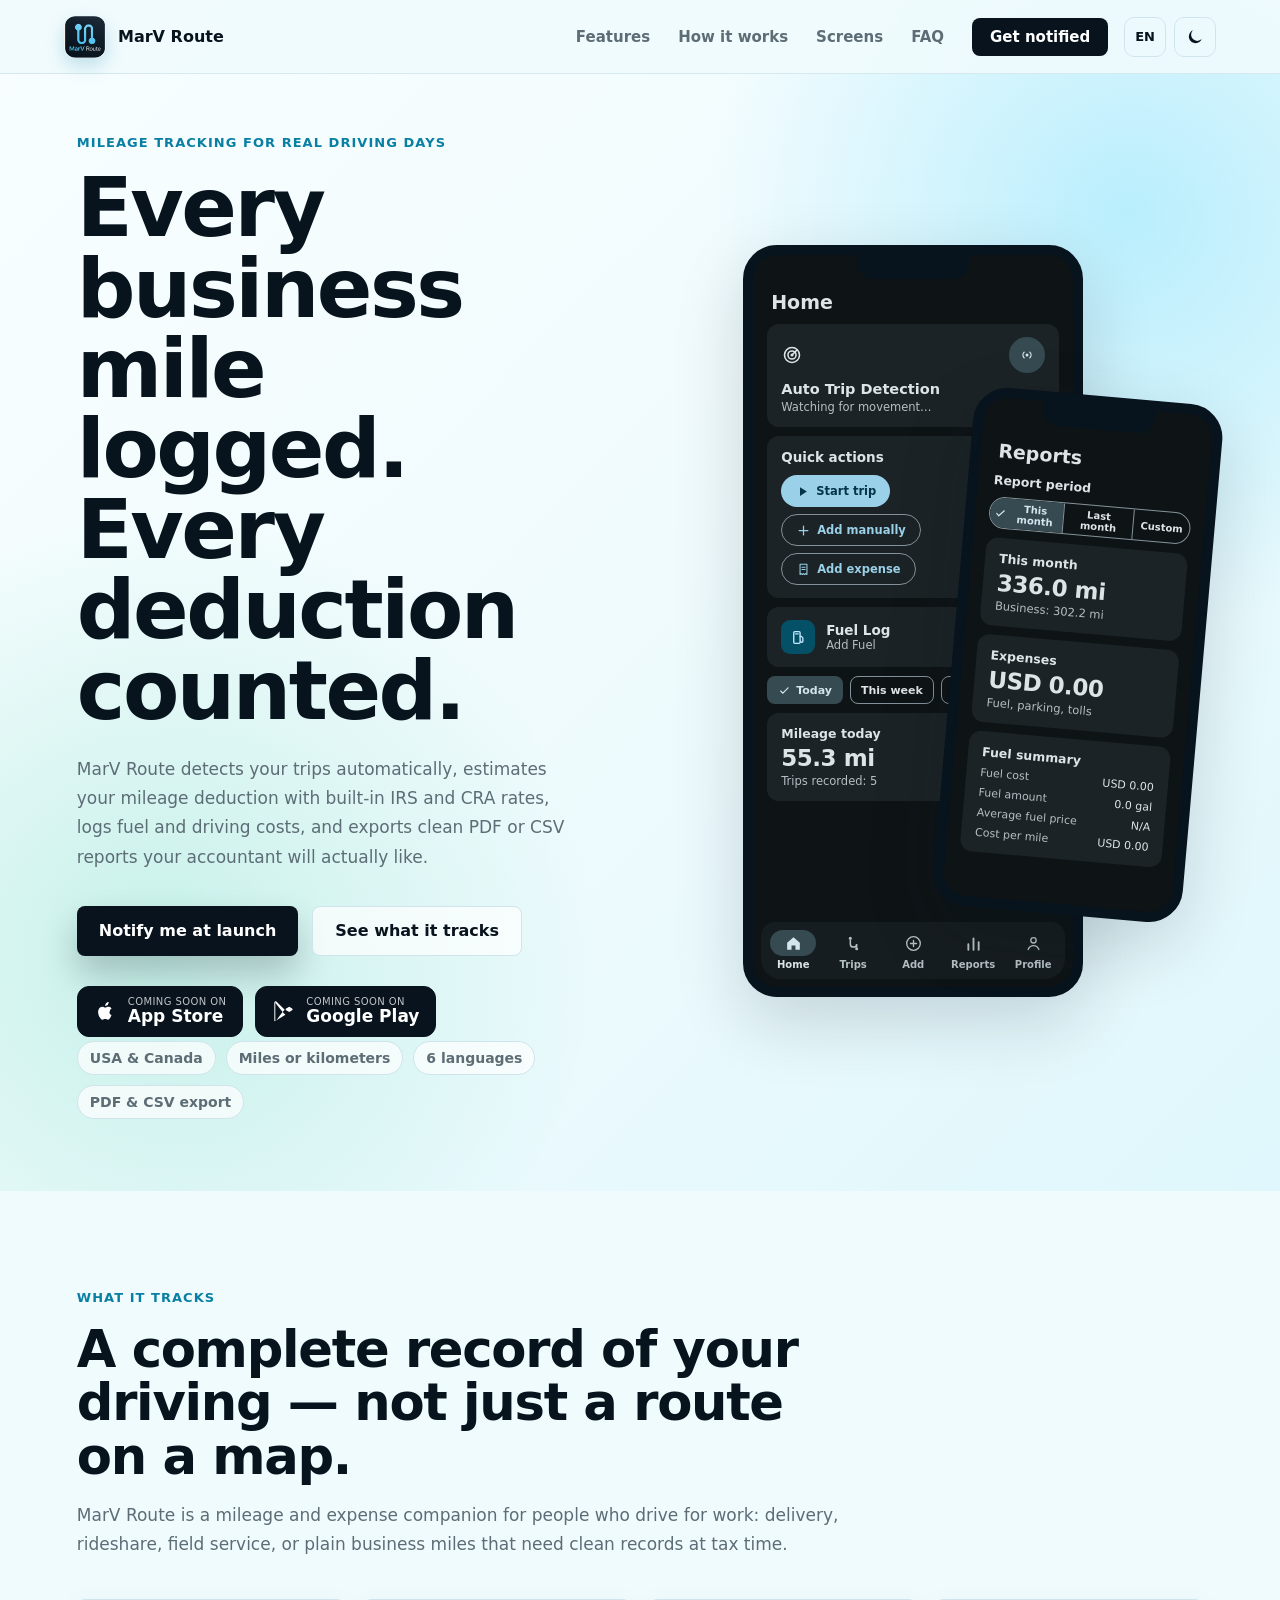
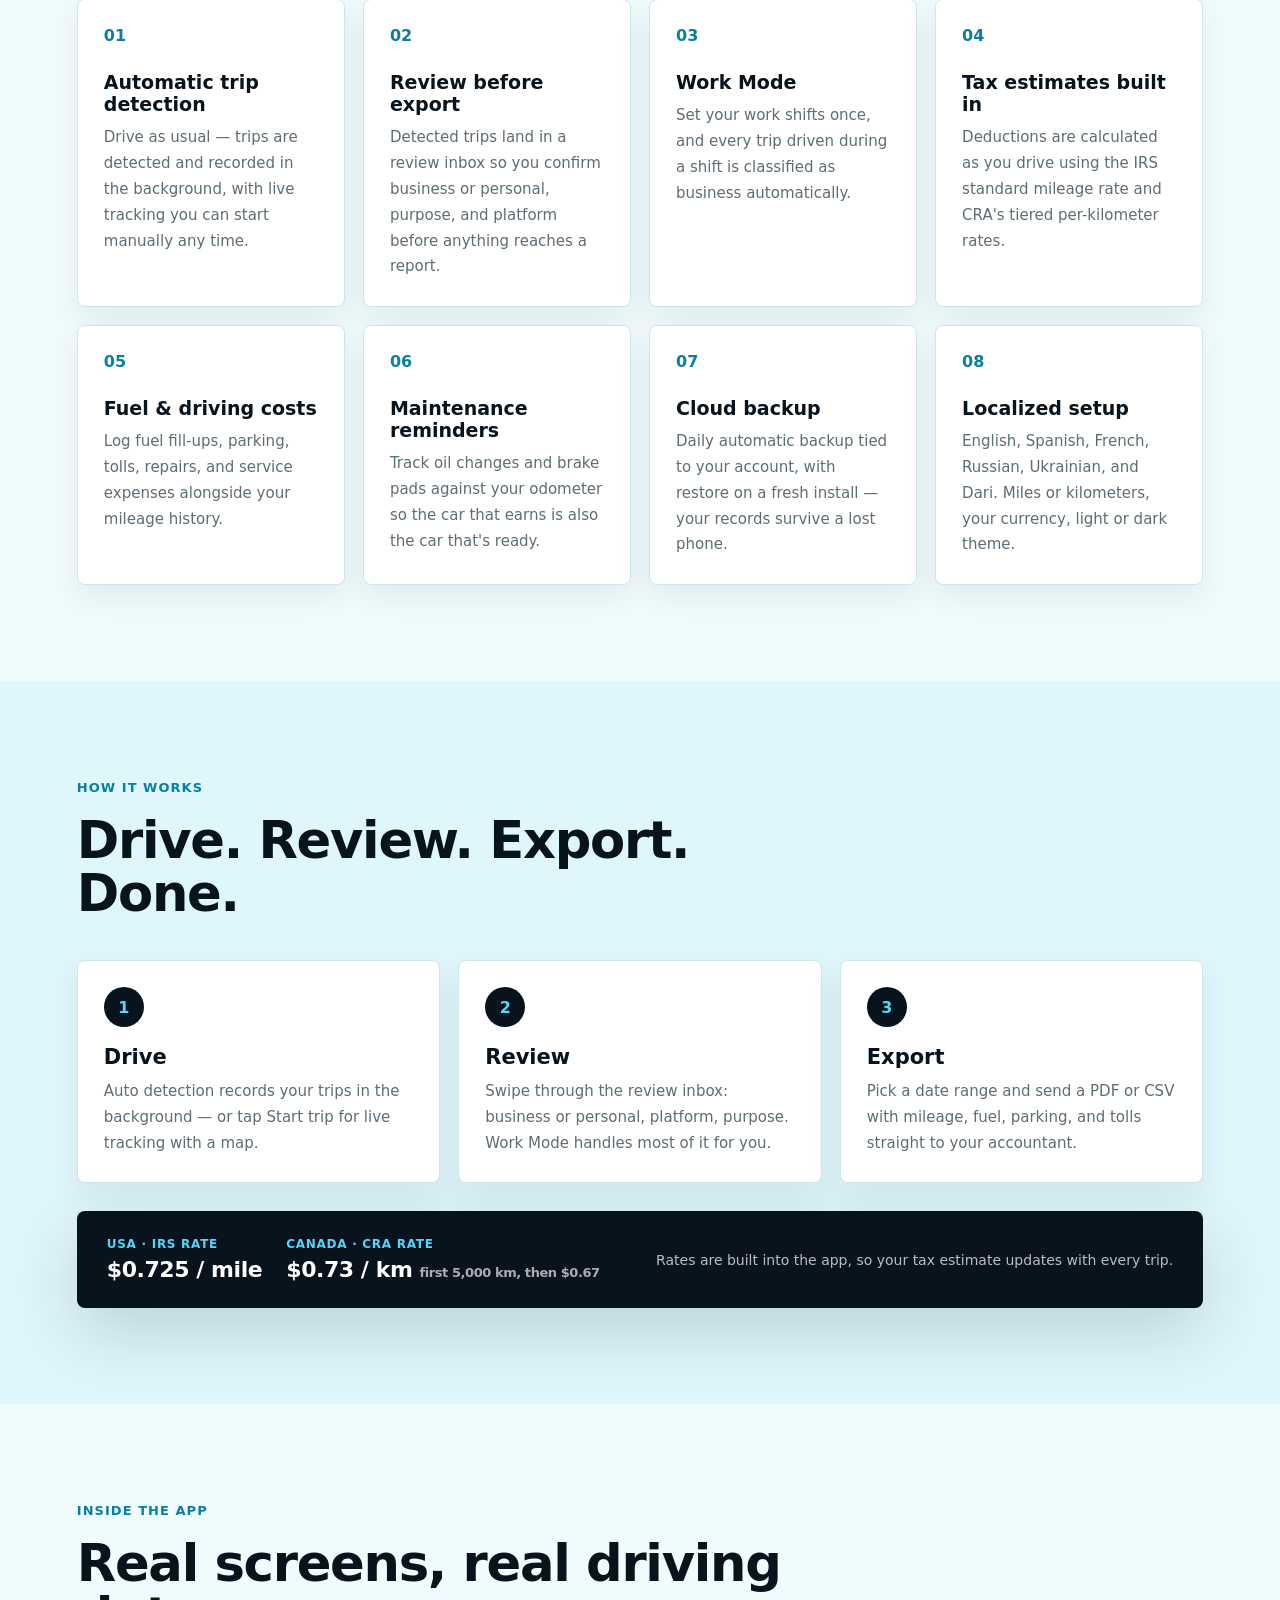
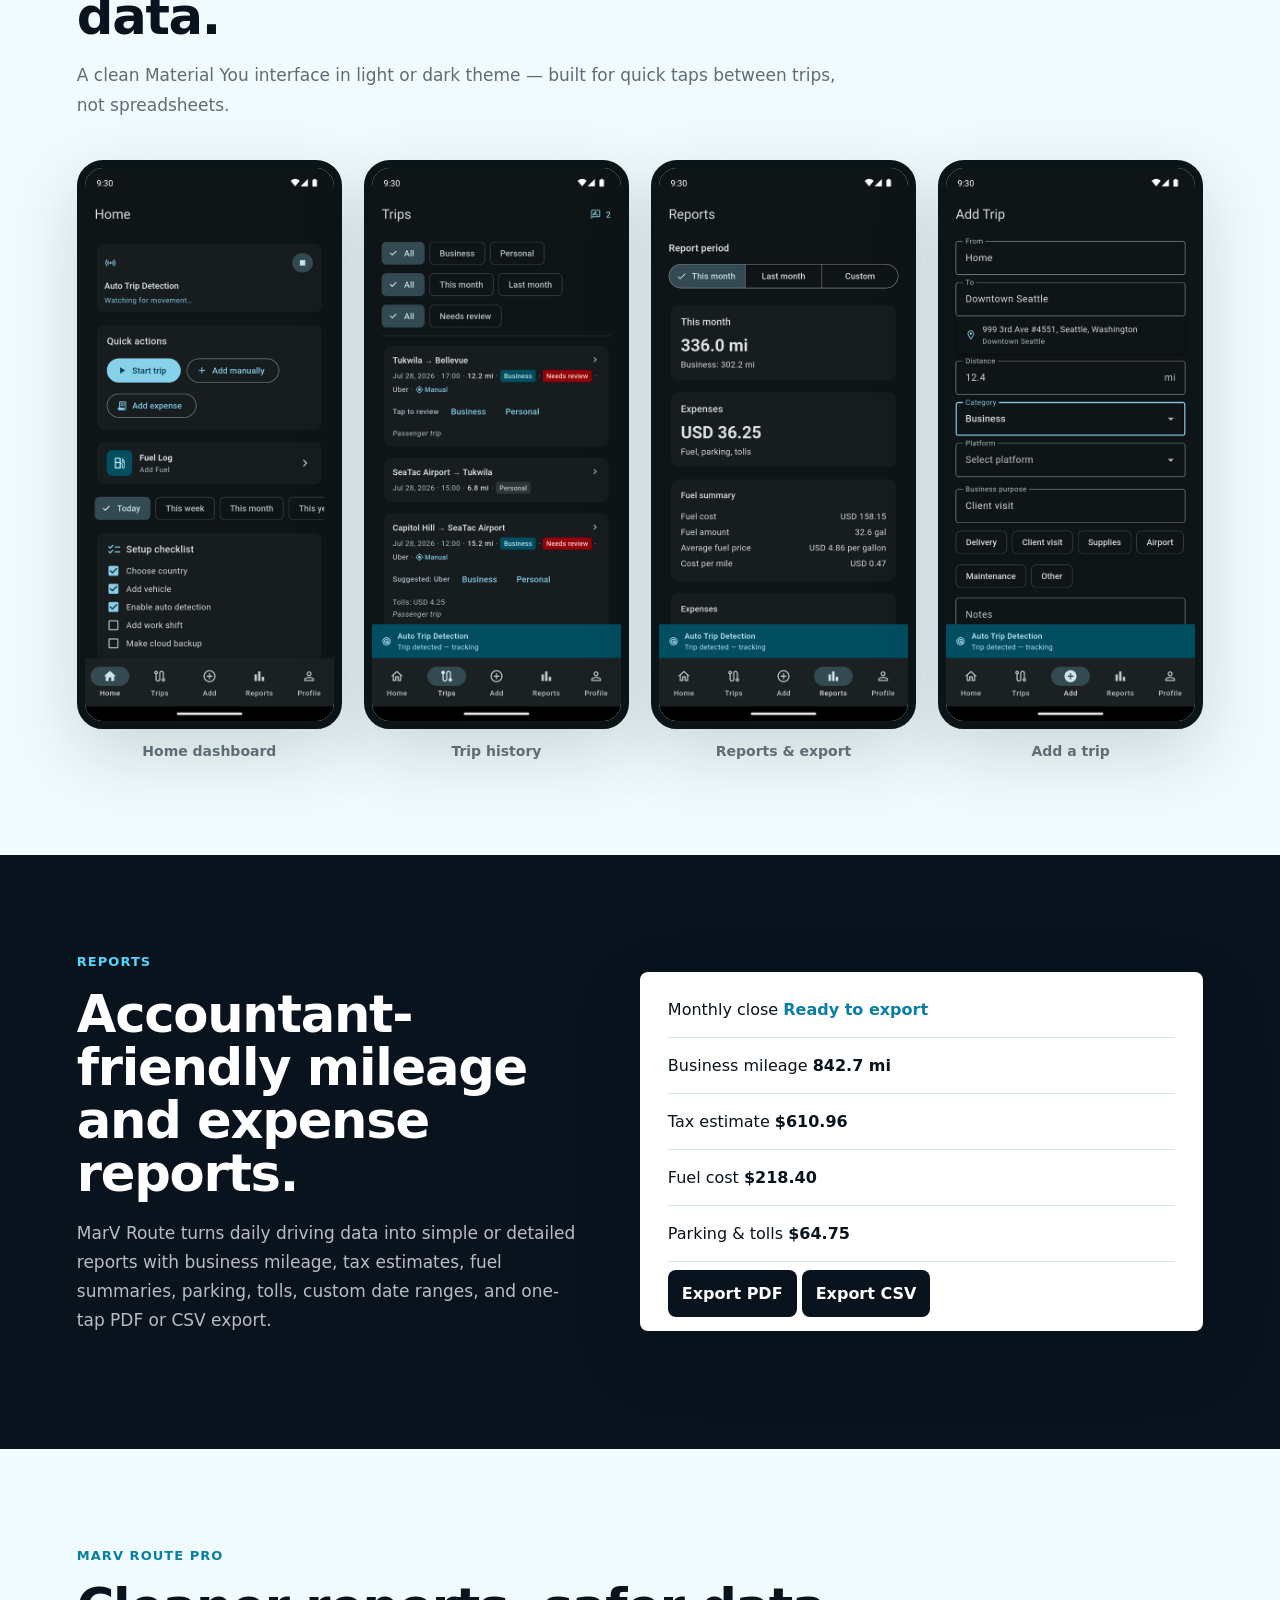
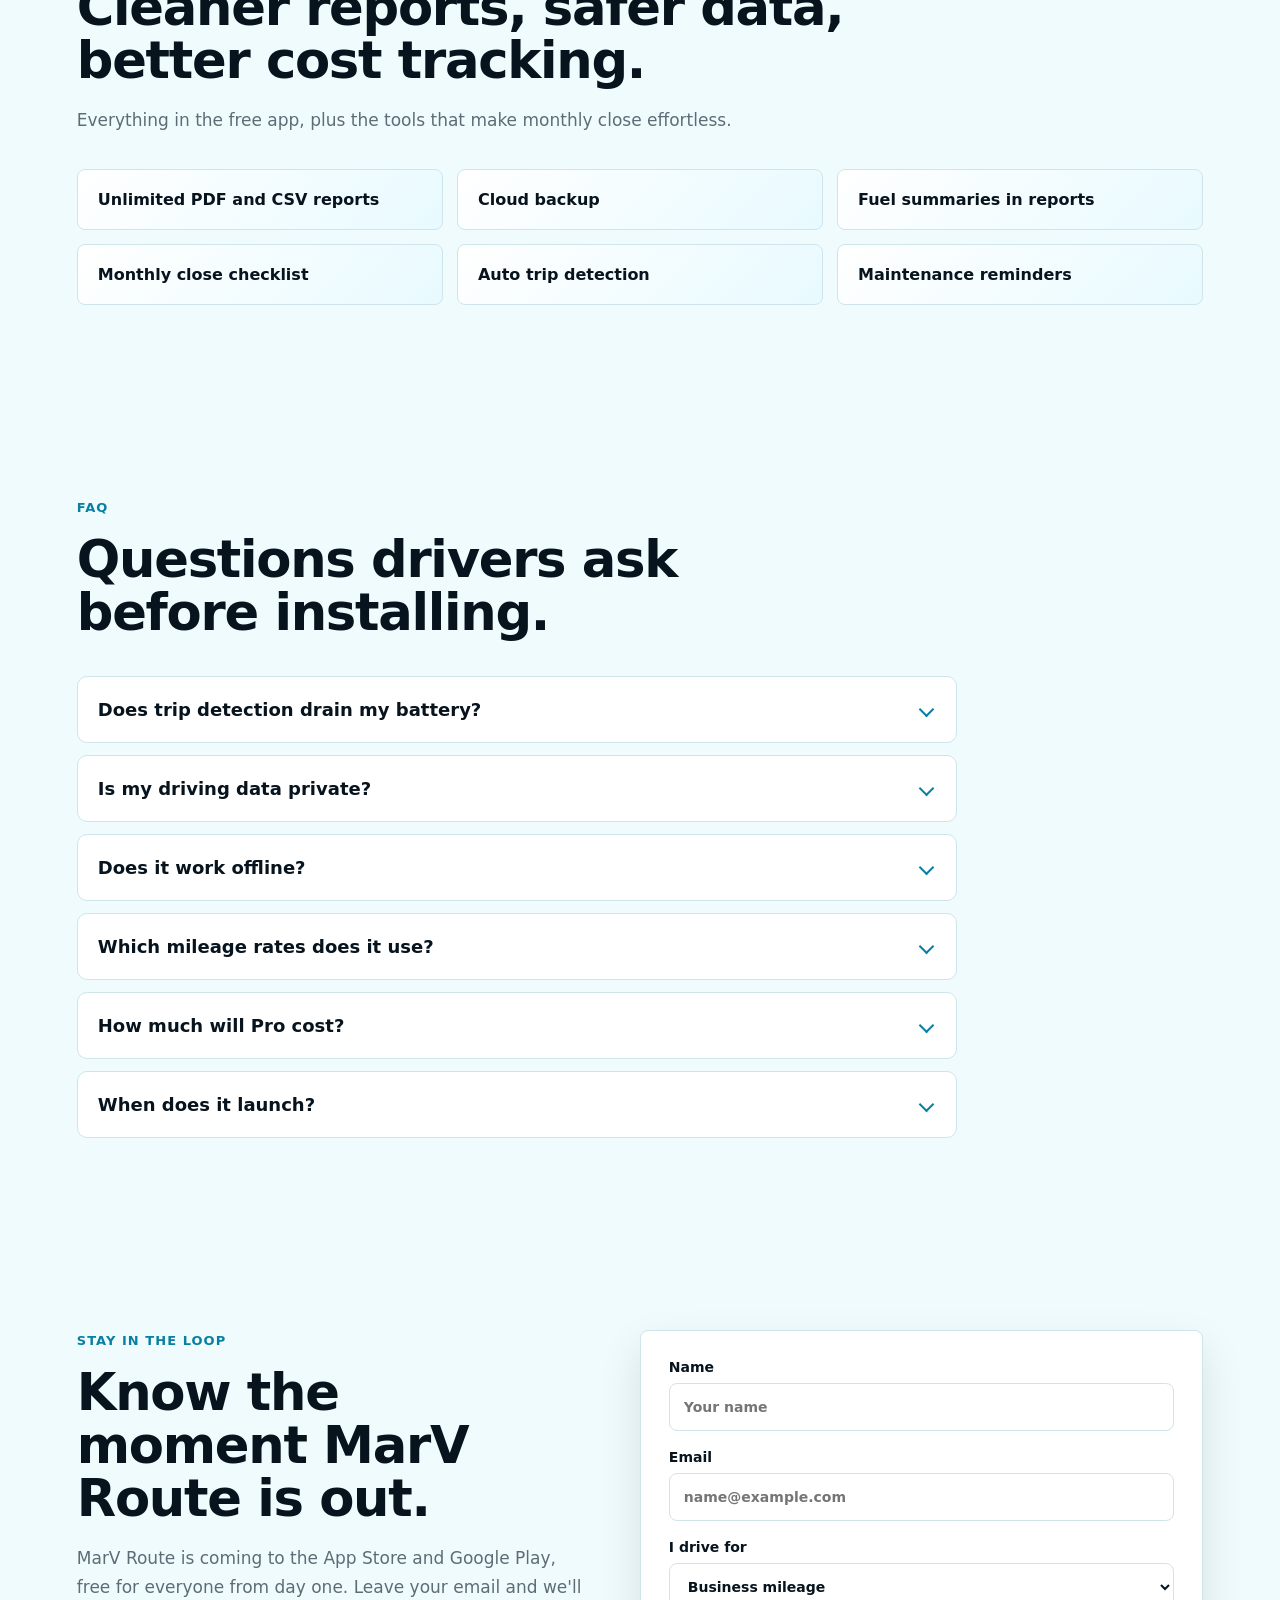
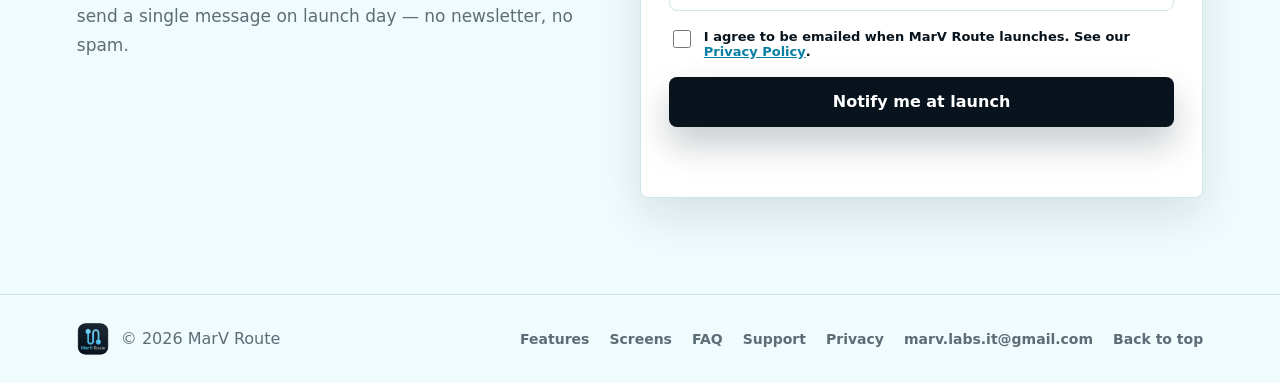
==== commit a4376baa: "Drop early-access and tester framing from the site The app ships to everyone at once, so promising e" ====
--- a/index.html
+++ b/index.html
@@ -75,7 +75,7 @@
         <a href="#how-it-works" data-i18n="navHow">How it works</a>
         <a href="#screens" data-i18n="navScreens">Screens</a>
         <a href="#faq" data-i18n="navFaq">FAQ</a>
-        <a class="nav-cta" href="#download" data-i18n="navCta">Get early access</a>
+        <a class="nav-cta" href="#download" data-i18n="navCta">Get notified</a>
       </nav>
     </header>
 
@@ -90,7 +90,7 @@
             CSV reports your accountant will actually like.
           </p>
           <div class="hero-actions">
-            <a class="button primary" href="#download" data-i18n="heroCtaPrimary">Get early access</a>
+            <a class="button primary" href="#download" data-i18n="heroCtaPrimary">Notify me at launch</a>
             <a class="button secondary" href="#features" data-i18n="heroCtaSecondary">See what it tracks</a>
           </div>
           <div class="store-badges" aria-label="App stores">
@@ -447,22 +447,23 @@
           </details>
           <details class="faq-item reveal">
             <summary data-i18n="faqQ5">How much will Pro cost?</summary>
-            <p data-i18n="faqA5">Pricing isn't final yet. The core app — tracking, manual trips, and basic reports — stays free. Early testers will hear about Pro plans first.</p>
+            <p data-i18n="faqA5">Pricing isn't final yet. The core app — tracking, manual trips, and basic reports — stays free for everyone.</p>
           </details>
           <details class="faq-item reveal">
             <summary data-i18n="faqQ6">When does it launch?</summary>
-            <p data-i18n="faqA6">The app is in active testing now. Join the tester list below and we'll send you a build for your phone as soon as it's ready.</p>
+            <p data-i18n="faqA6">MarV Route is in the final stretch before release on the App Store and Google Play, and it will be available to everyone from day one. Leave your email below and we'll tell you the moment it's live.</p>
           </details>
         </div>
       </section>
 
       <section class="download-section" id="download">
         <div class="reveal">
-          <p class="eyebrow" data-i18n="downloadEyebrow">Early access</p>
-          <h2 data-i18n="downloadTitle">Be first in line when MarV Route launches.</h2>
+          <p class="eyebrow" data-i18n="downloadEyebrow">Stay in the loop</p>
+          <h2 data-i18n="downloadTitle">Know the moment MarV Route is out.</h2>
           <p data-i18n="downloadBody">
-            The mobile app is moving toward release. Join the tester list and we'll reach out
-            with a build for your phone — and your feedback will shape what ships.
+            MarV Route is coming to the App Store and Google Play, free for everyone from
+            day one. Leave your email and we'll send a single message on launch day —
+            no newsletter, no spam.
           </p>
         </div>
         <form class="lead-form reveal" novalidate>
@@ -485,9 +486,9 @@
           </label>
           <label class="consent">
             <input type="checkbox" name="consent" required />
-            <span data-i18n="formConsent">I agree to be contacted about MarV Route early access. See our <a href="privacy/index.html">Privacy Policy</a>.</span>
+            <span data-i18n="formConsent">I agree to be emailed when MarV Route launches. See our <a href="privacy/index.html">Privacy Policy</a>.</span>
           </label>
-          <button class="button primary" type="submit" data-i18n="formSubmit">Join the tester list</button>
+          <button class="button primary" type="submit" data-i18n="formSubmit">Notify me at launch</button>
           <p class="form-message" role="status" aria-live="polite"></p>
         </form>
       </section>
--- a/styles.css
+++ b/styles.css
@@ -1156,14 +1156,17 @@
 }
 
 .screen-frame img {
-  aspect-ratio: 360 / 760;
+  /* content-box so the 9:20 ratio applies to the image itself, not the
+     bezel — otherwise the border makes object-fit crop the sides. */
+  aspect-ratio: 9 / 20;
   background: #11181b;
   border: 8px solid #0b1417;
   border-radius: 26px;
   box-shadow: var(--shadow);
+  box-sizing: content-box;
   display: block;
   object-fit: cover;
-  width: 100%;
+  width: calc(100% - 16px);
 }
 
 .screen-frame figcaption {
@@ -1454,3 +1457,15 @@
     border-color: var(--line);
   }
 }
+
+/* ── Screens gallery: responsive (declared last so it wins the cascade) ── */
+
+@media (max-width: 980px) {
+  /* Phone screenshots are narrow — two per row stays readable. */
+  .screens-gallery {
+    gap: 18px;
+    grid-template-columns: repeat(2, minmax(0, 1fr));
+    margin-inline: auto;
+    max-width: 620px;
+  }
+}
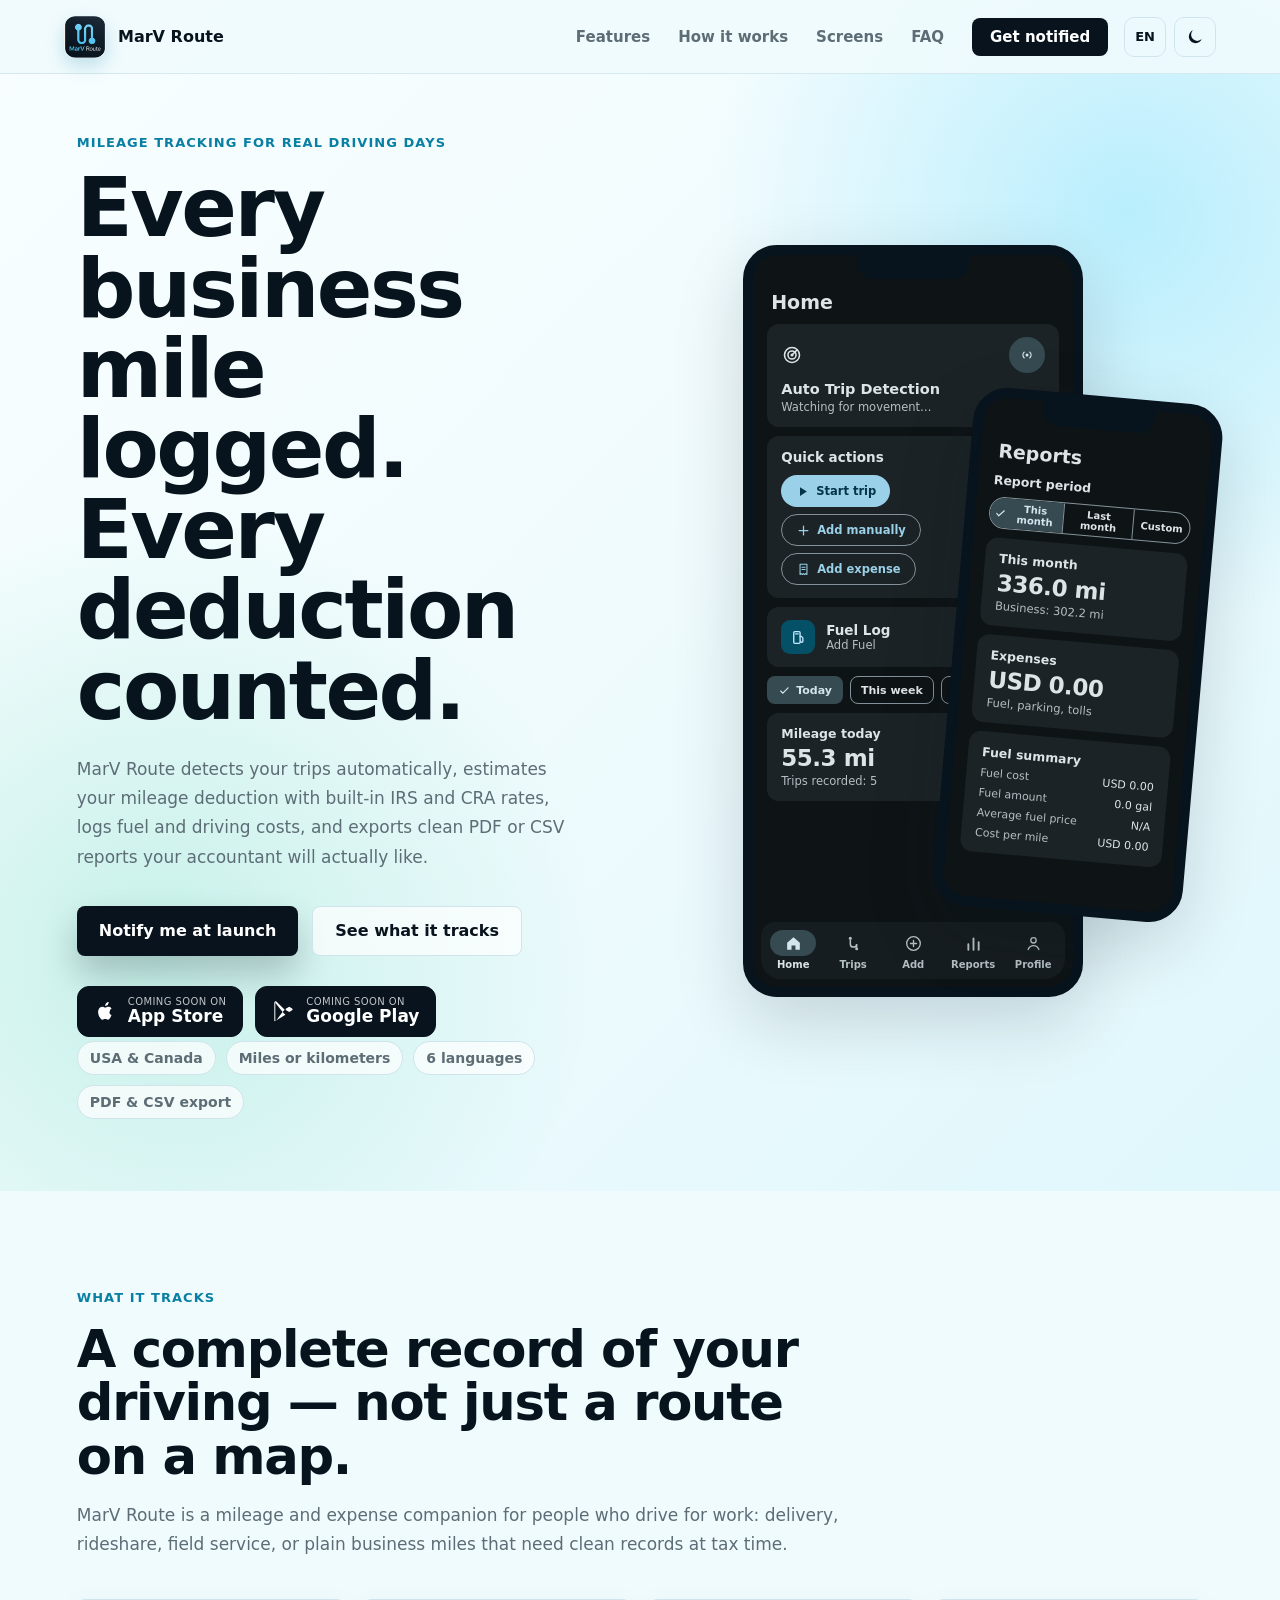
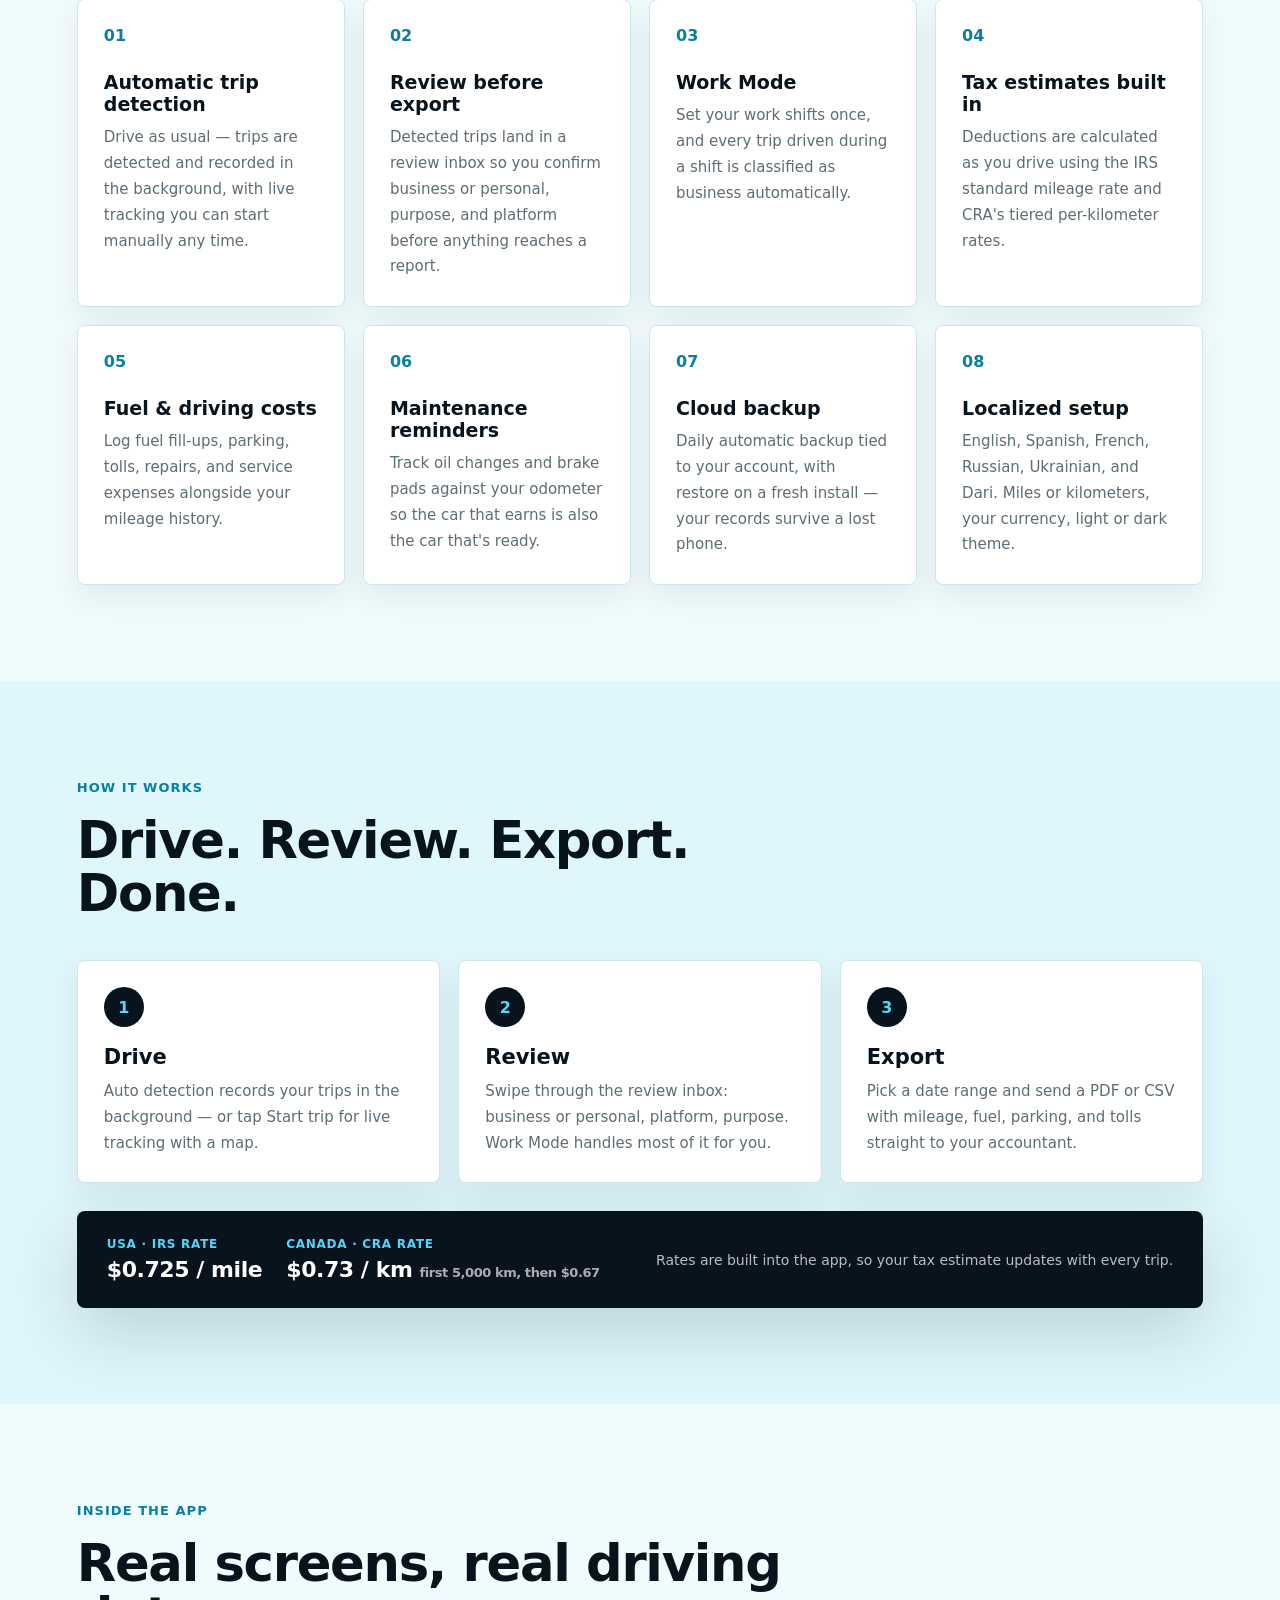
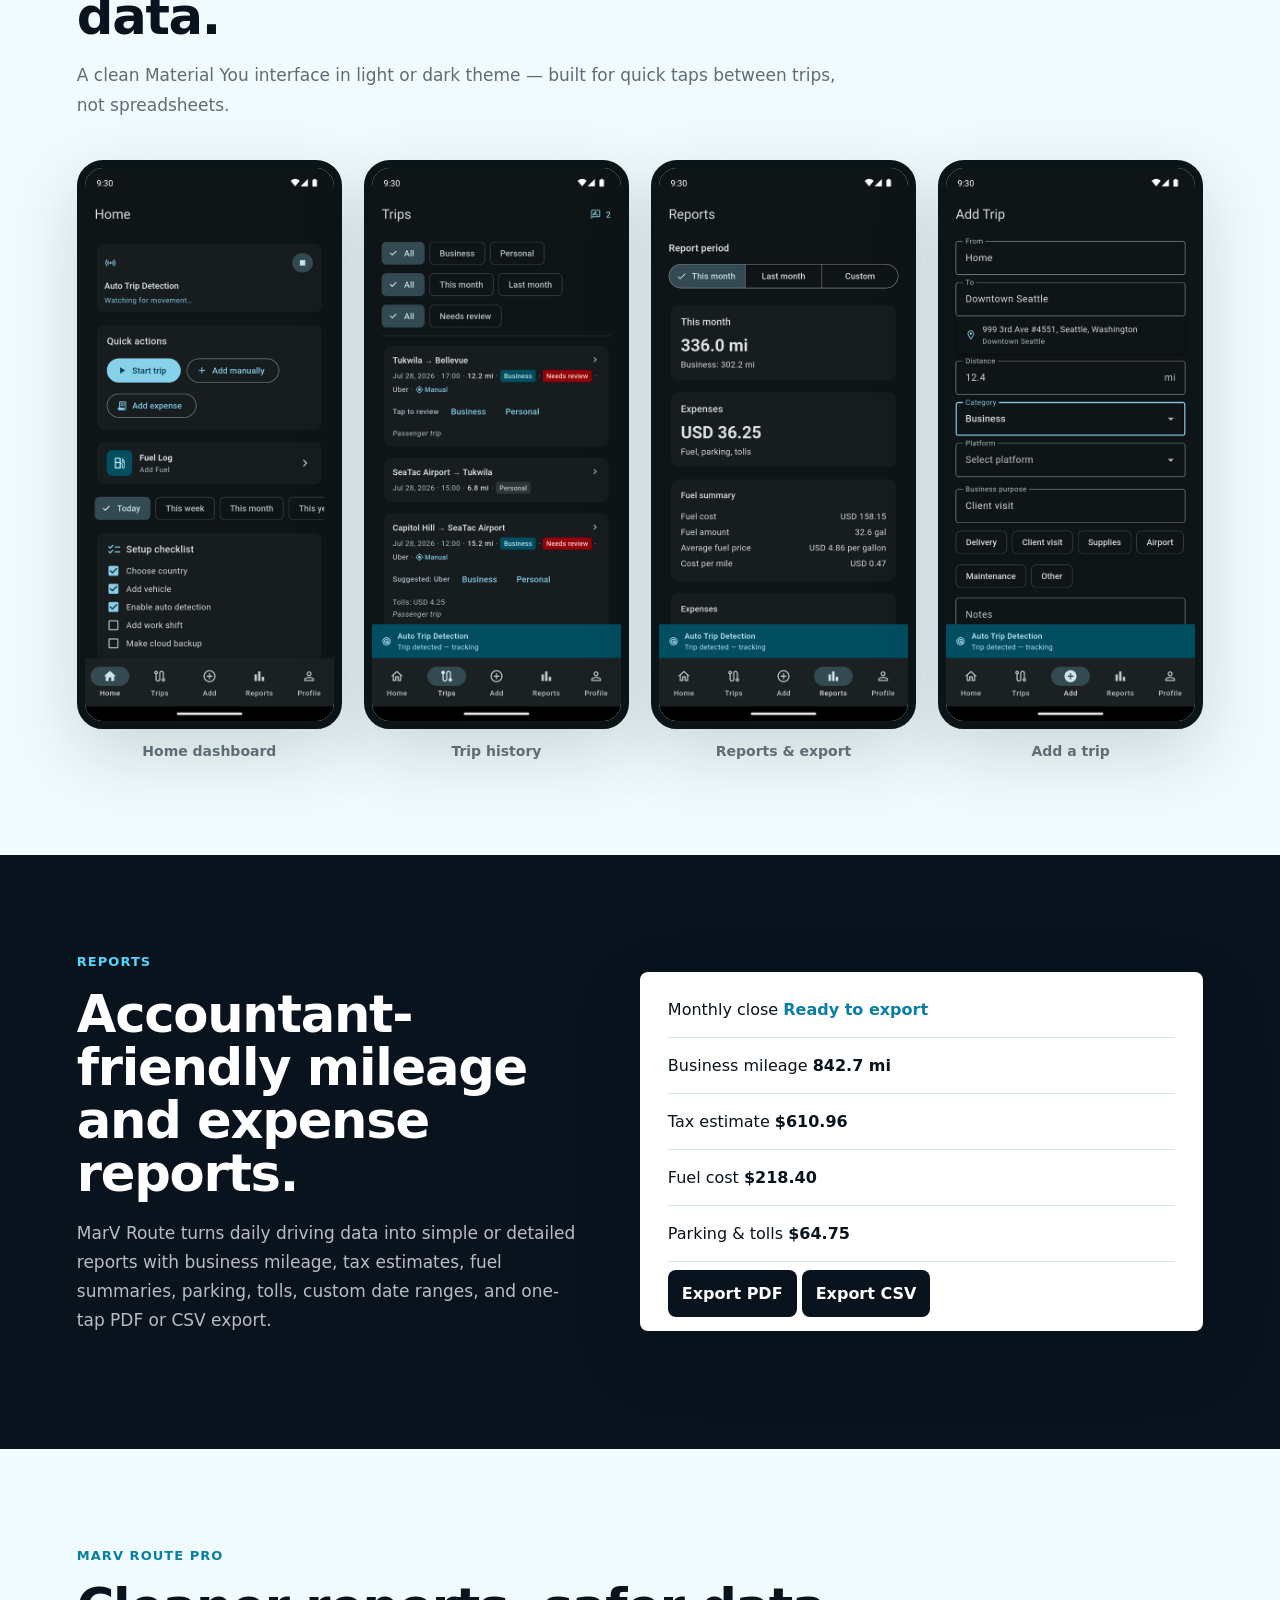
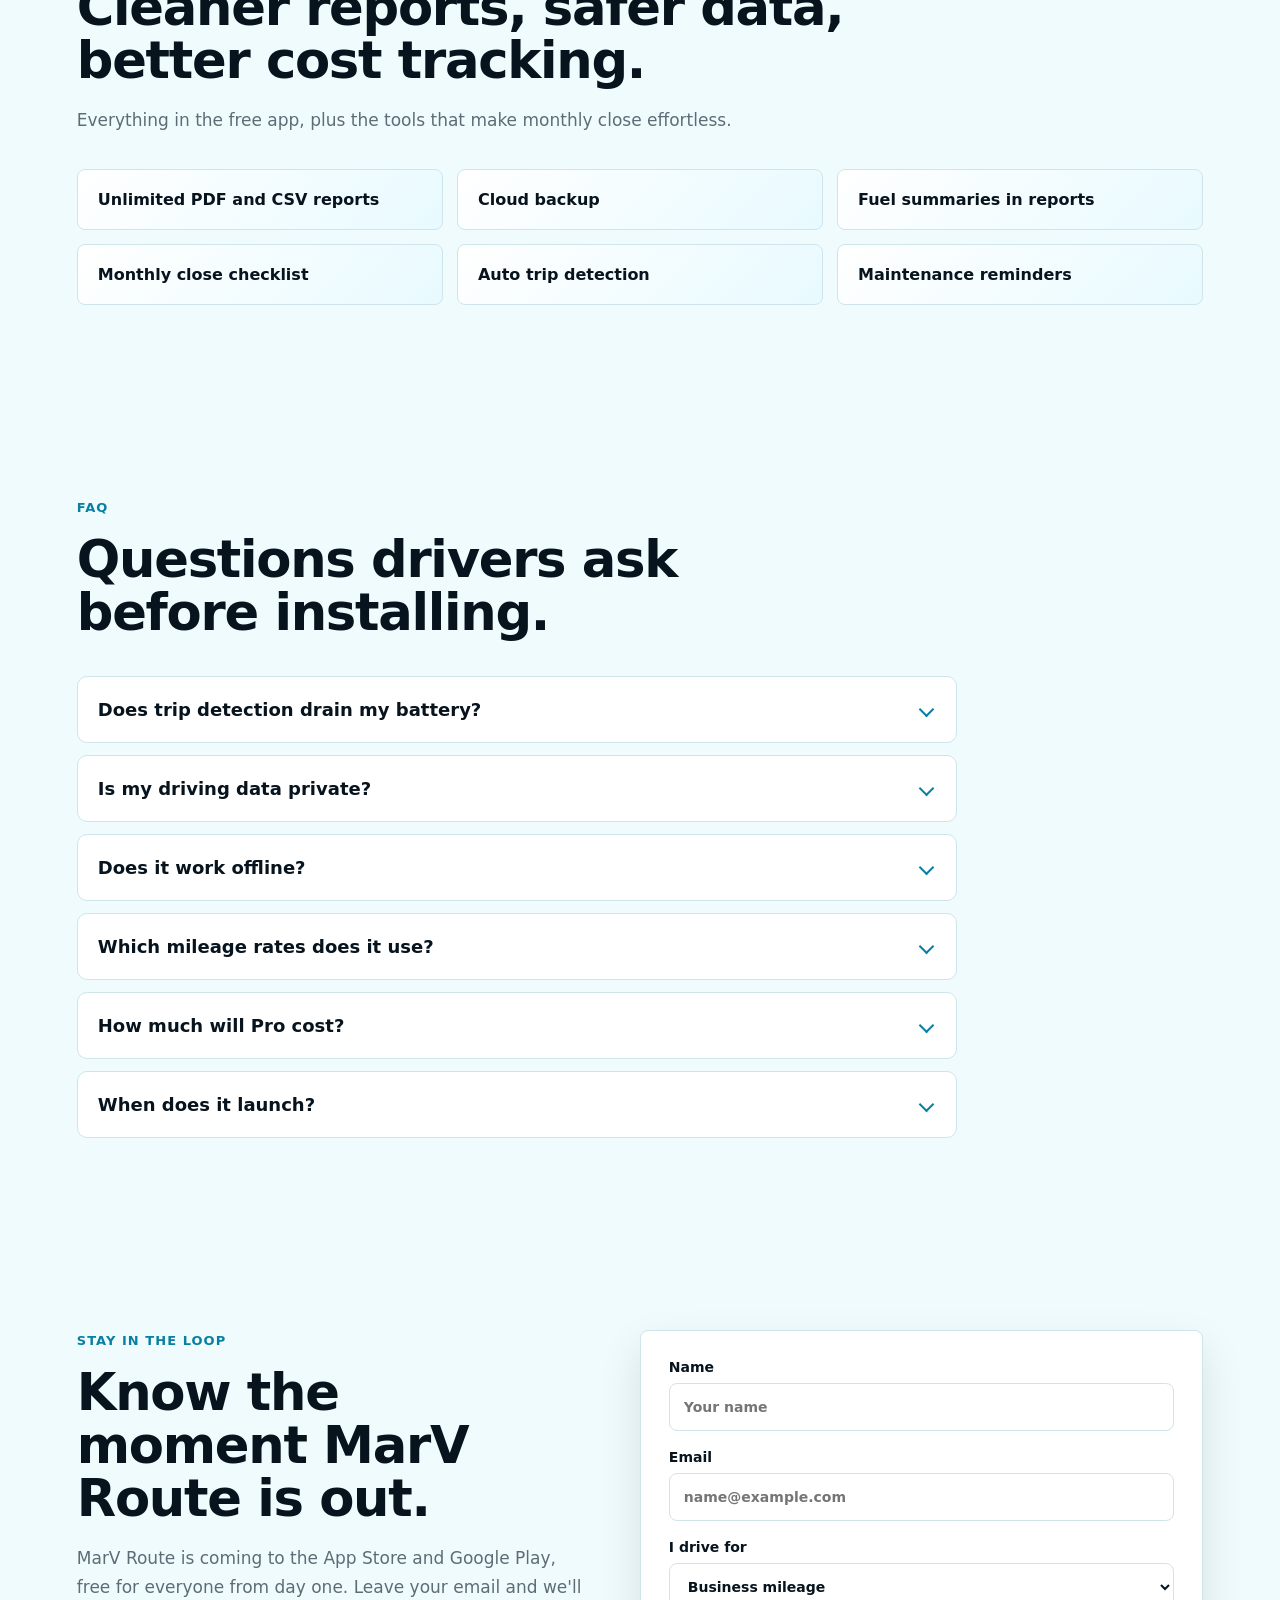
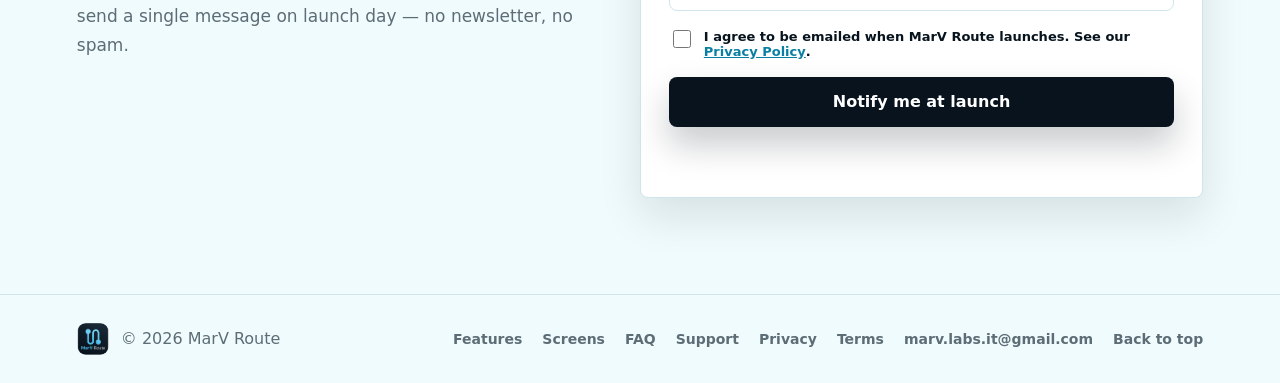
==== commit b1ae9b6e: "Add Terms of Service page New /terms page in the same shape as the other legal pages: EN/UK via lega" ====
--- a/index.html
+++ b/index.html
@@ -477,16 +477,26 @@
           </label>
           <label>
             <span data-i18n="formDrive">I drive for</span>
+            <!-- Stable values so the stored answer doesn't change with the UI language. -->
             <select name="driver-type">
-              <option data-i18n="formOpt1">Business mileage</option>
-              <option data-i18n="formOpt2">Delivery / rideshare</option>
-              <option data-i18n="formOpt3">Field service</option>
-              <option data-i18n="formOpt4">Personal expense records</option>
+              <option value="business" data-i18n="formOpt1">Business mileage</option>
+              <option value="delivery" data-i18n="formOpt2">Delivery / rideshare</option>
+              <option value="field-service" data-i18n="formOpt3">Field service</option>
+              <option value="personal" data-i18n="formOpt4">Personal expense records</option>
             </select>
           </label>
+          <!-- Spam trap: hidden from people, irresistible to bots. -->
+          <input
+            class="hp-field"
+            type="text"
+            name="_gotcha"
+            tabindex="-1"
+            autocomplete="off"
+            aria-hidden="true"
+          />
           <label class="consent">
             <input type="checkbox" name="consent" required />
-            <span data-i18n="formConsent">I agree to be emailed when MarV Route launches. See our <a href="privacy/index.html">Privacy Policy</a>.</span>
+            <span data-i18n="formConsent">I agree to be emailed when MarV Route launches. See our <a href="privacy/">Privacy Policy</a>.</span>
           </label>
           <button class="button primary" type="submit" data-i18n="formSubmit">Notify me at launch</button>
           <p class="form-message" role="status" aria-live="polite"></p>
@@ -503,8 +513,9 @@
         <a href="#features" data-i18n="navFeatures">Features</a>
         <a href="#screens" data-i18n="navScreens">Screens</a>
         <a href="#faq" data-i18n="navFaq">FAQ</a>
-        <a href="support/index.html" data-i18n="footerSupport">Support</a>
-        <a href="privacy/index.html" data-i18n="footerPrivacy">Privacy</a>
+        <a href="support/" data-i18n="footerSupport">Support</a>
+        <a href="privacy/" data-i18n="footerPrivacy">Privacy</a>
+        <a href="terms/" data-i18n="footerTerms">Terms</a>
         <a href="mailto:marv.labs.it@gmail.com">marv.labs.it@gmail.com</a>
         <a href="#top" data-i18n="footerTop">Back to top</a>
       </nav>
--- a/styles.css
+++ b/styles.css
@@ -836,6 +836,19 @@
   outline: 3px solid rgba(82, 214, 253, 0.26);
 }
 
+/* Honeypot — parked off-screen, never shown, never focusable.
+   min-height/padding are reset because the generic input rule above sets them. */
+.hp-field {
+  border: 0;
+  height: 0;
+  left: -9999px;
+  min-height: 0;
+  opacity: 0;
+  padding: 0;
+  position: absolute;
+  width: 0;
+}
+
 .form-message {
   color: var(--blue-dark);
   font-weight: 800;
@@ -1362,7 +1375,9 @@
   padding: 20px 22px;
 }
 
-.legal-callout strong {
+/* Direct child only — the callout's title. A <strong> inside the body text
+   must stay inline, or it breaks onto its own line mid-sentence. */
+.legal-callout > strong {
   display: block;
   font-size: 16px;
   margin-bottom: 8px;
@@ -1375,6 +1390,18 @@
 
 .legal-callout p + p {
   margin-top: 10px;
+}
+
+/* Unfilled legal value — deliberately loud so it can't ship unnoticed. */
+.legal-placeholder {
+  background: rgba(255, 200, 87, 0.14);
+  border: 1px dashed var(--yellow);
+  border-radius: 6px;
+  color: var(--ink);
+  font-size: 14px;
+  font-weight: 800;
+  padding: 2px 8px;
+  white-space: normal;
 }
 
 /* Contact email */
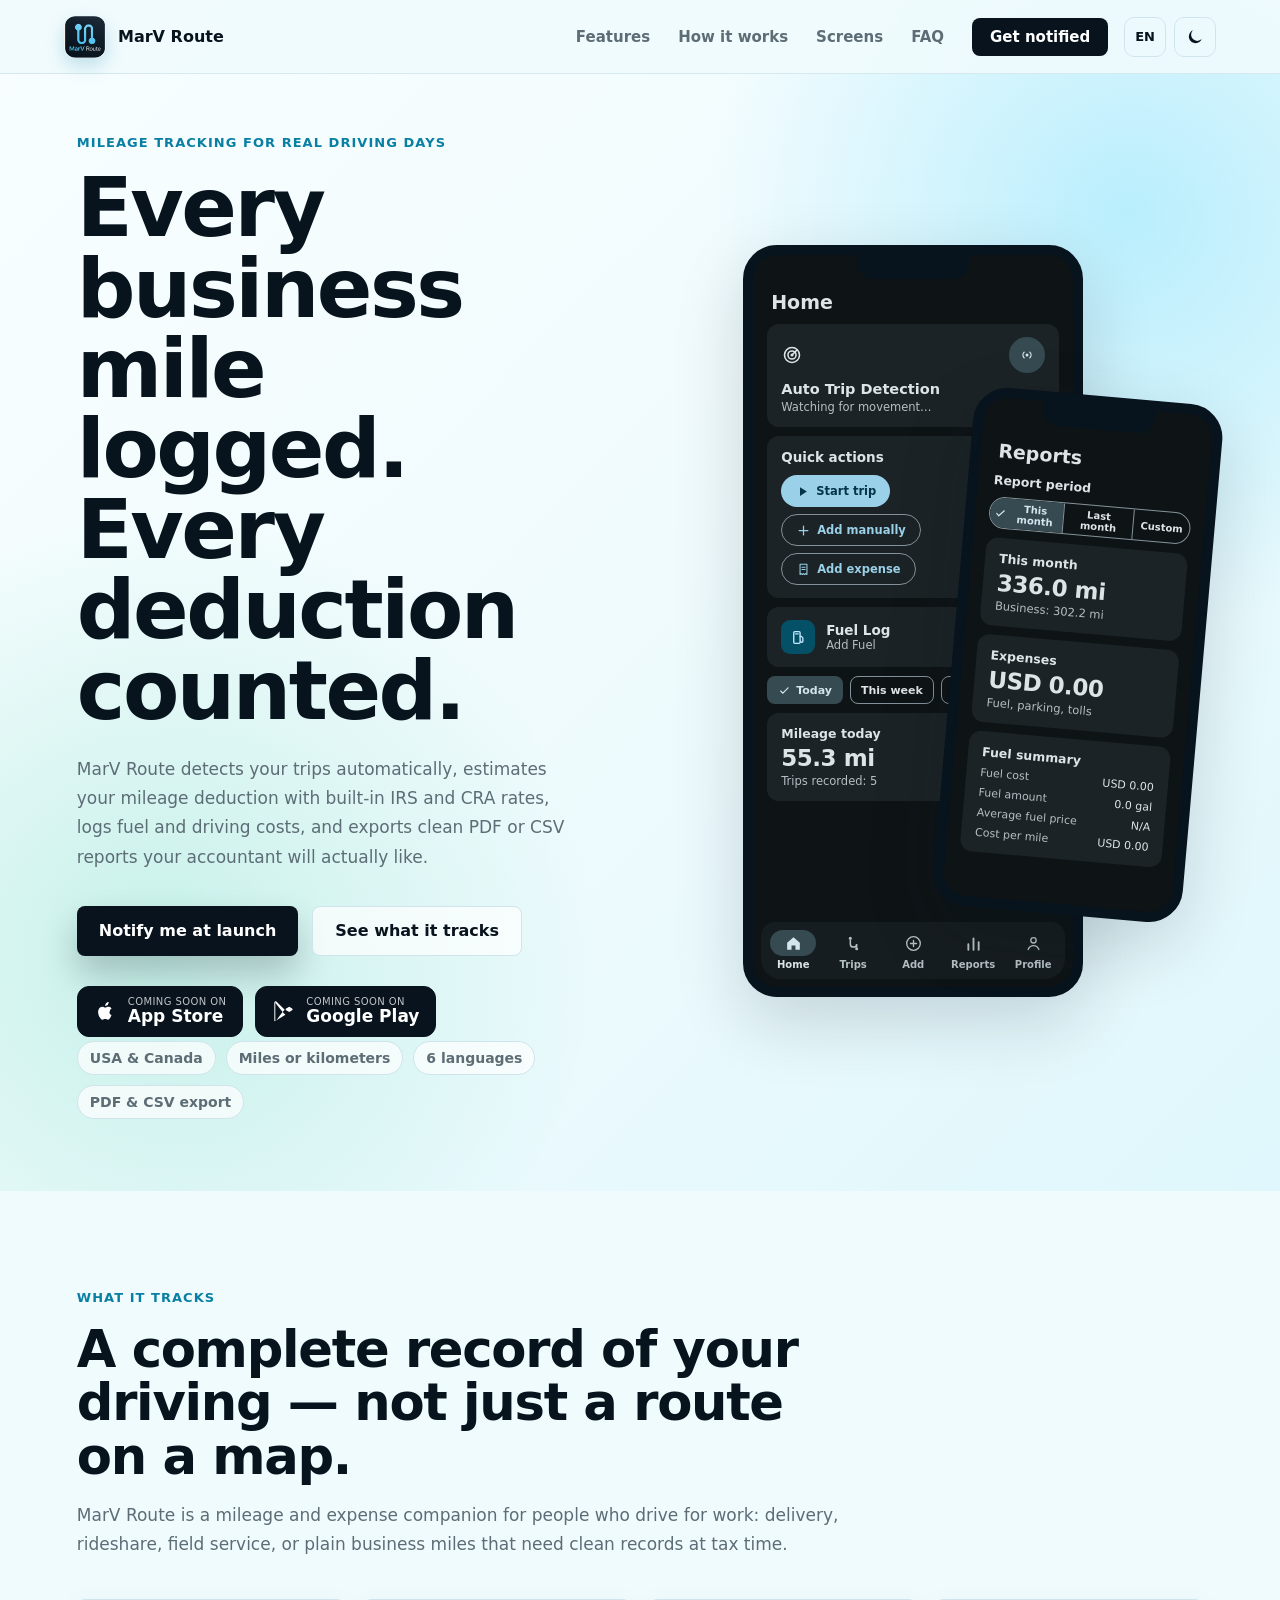
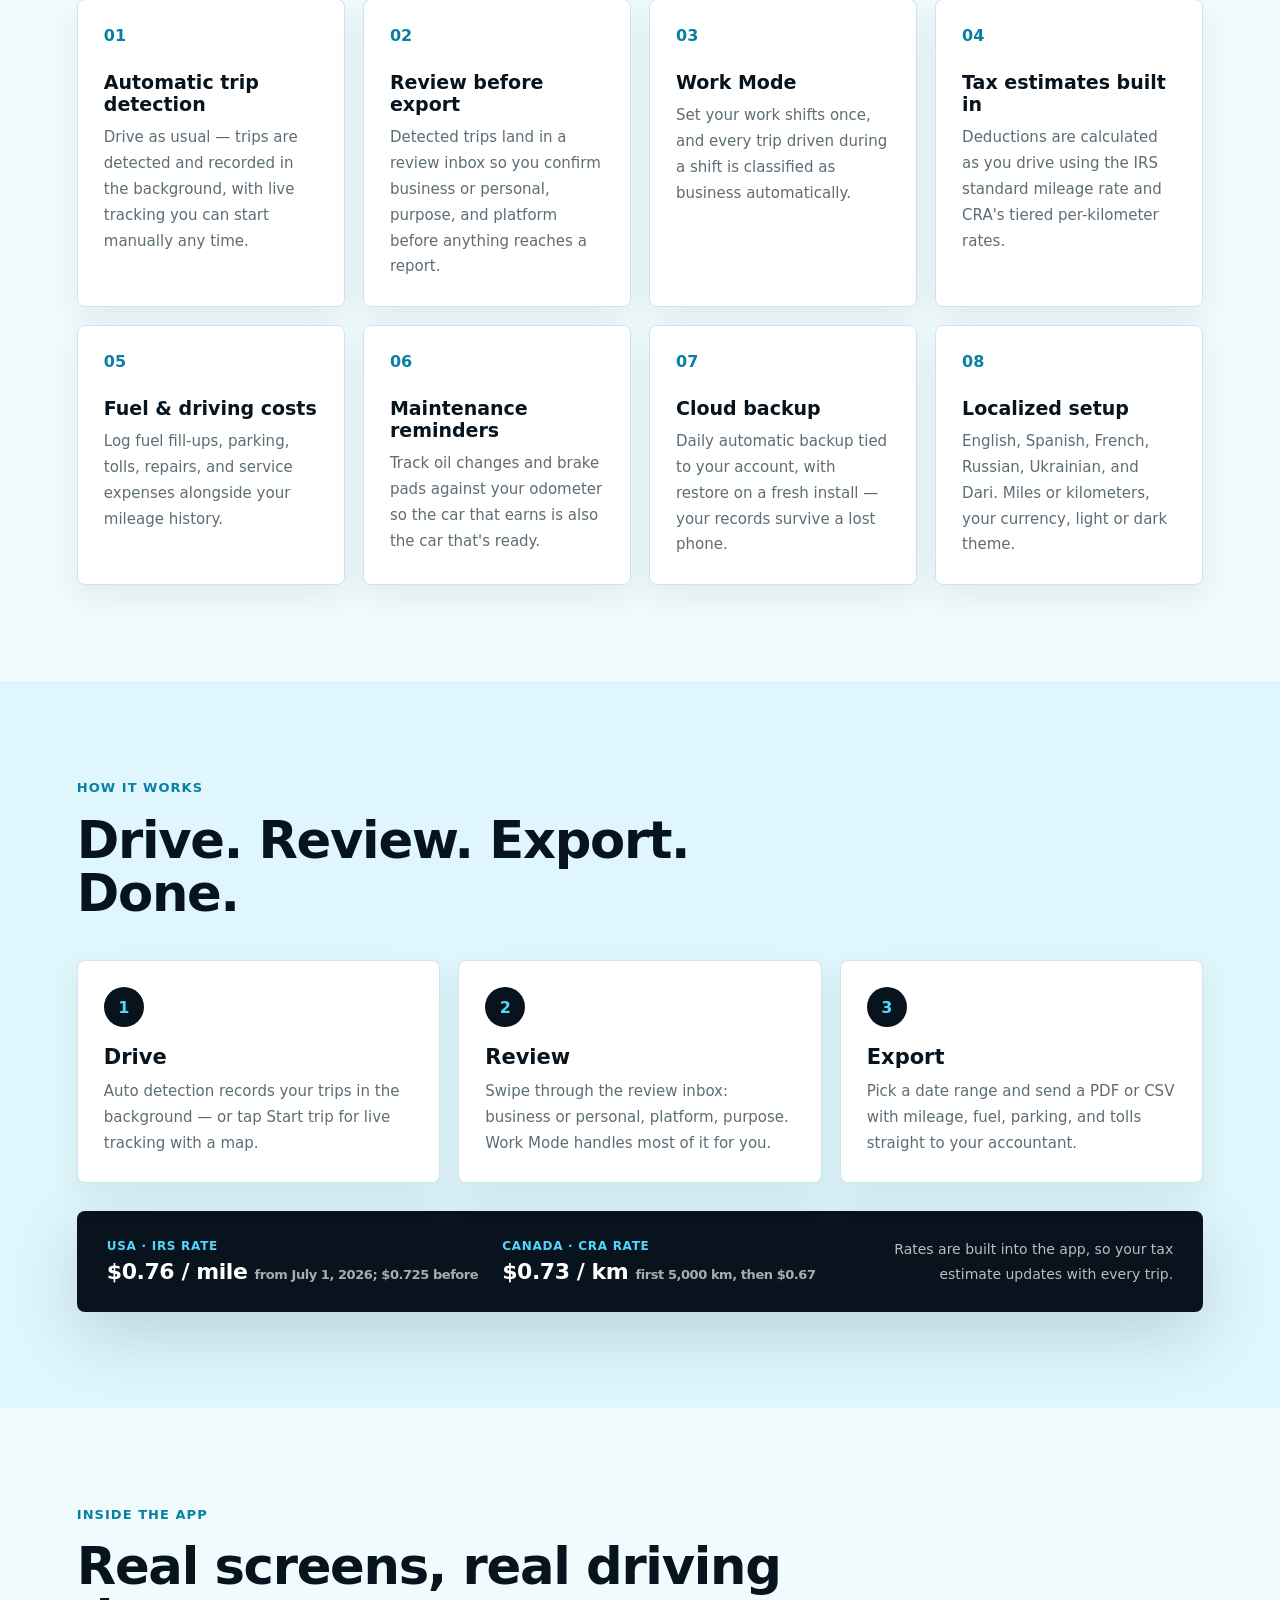
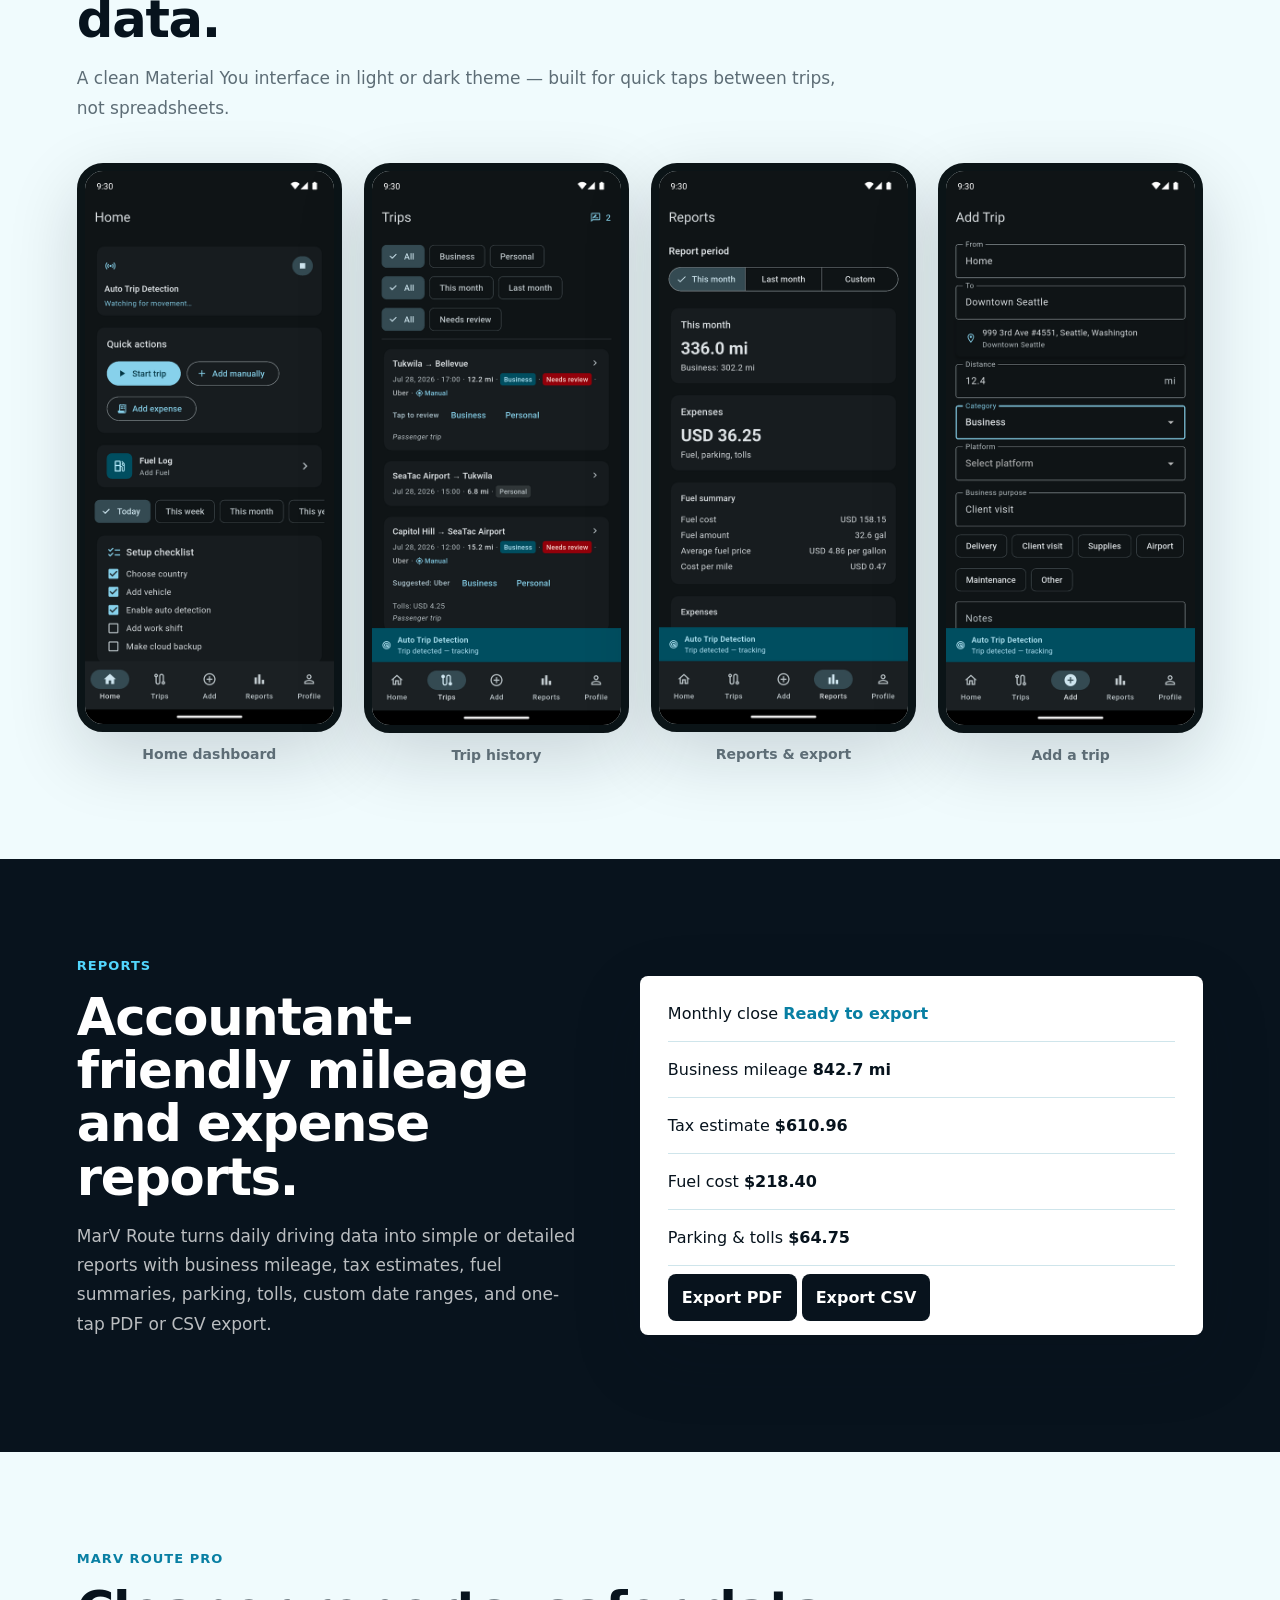
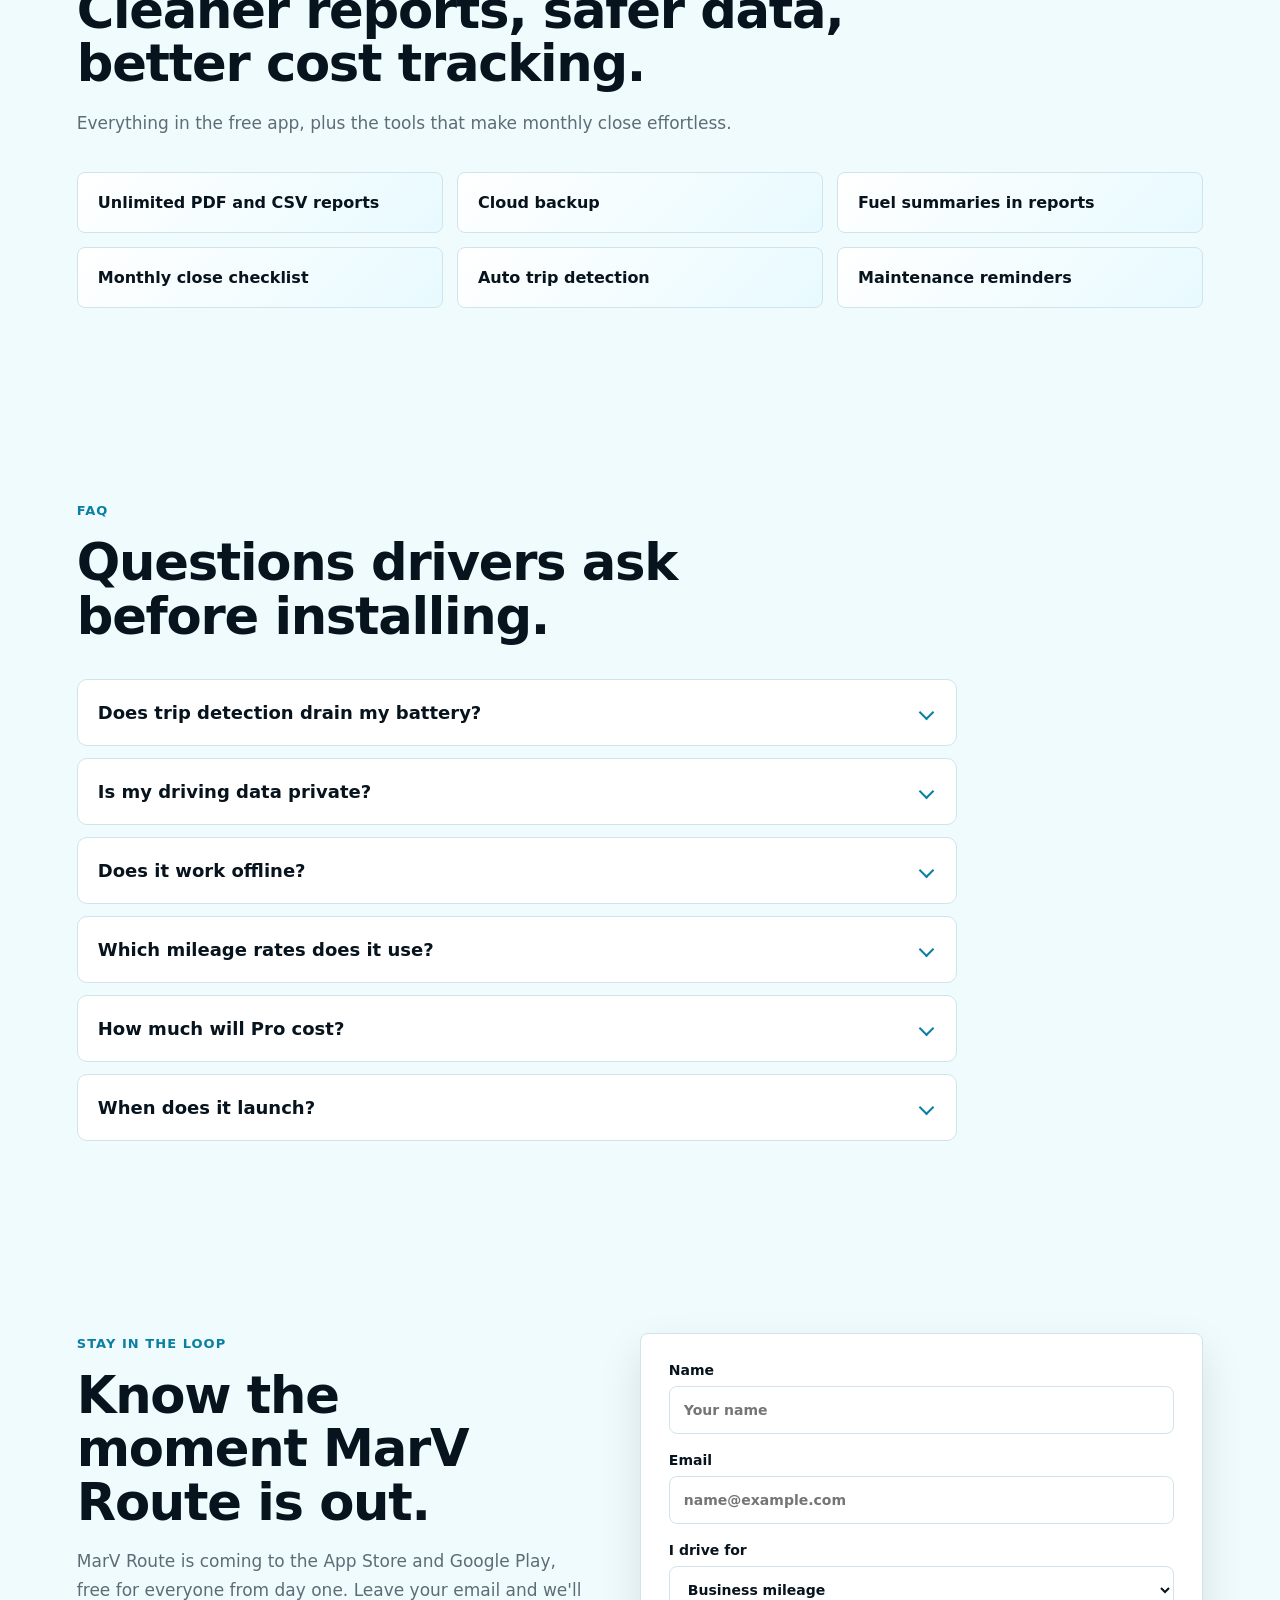
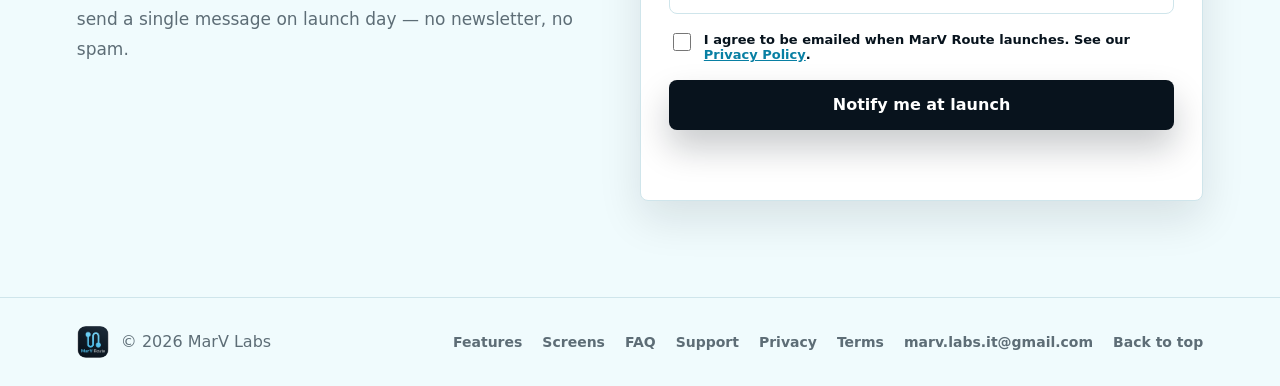
==== commit 7167b7f7: "Bring legal pages in line with the app, Idaho law and store rules - Name MarV Labs (trade name of th" ====
--- a/index.html
+++ b/index.html
@@ -330,7 +330,7 @@
         <div class="rate-strip reveal" aria-label="Built-in mileage rates">
           <div>
             <span data-i18n="rateUsa">USA · IRS rate</span>
-            <strong>$0.725 / mile</strong>
+            <strong>$0.76 / mile <em data-i18n="rateUsaNote">from July 1, 2026; $0.725 before</em></strong>
           </div>
           <div>
             <span data-i18n="rateCanada">Canada · CRA rate</span>
@@ -443,7 +443,7 @@
           </details>
           <details class="faq-item reveal">
             <summary data-i18n="faqQ4">Which mileage rates does it use?</summary>
-            <p data-i18n="faqA4">The US IRS standard rate ($0.725/mile) and Canada's CRA tiered rate ($0.73/km for the first 5,000 km, then $0.67). Estimates update automatically as you drive.</p>
+            <p data-i18n="faqA4">The US IRS standard rate — 72.5¢ per mile for January–June 2026 and 76¢ per mile from July 1, 2026 — and Canada's CRA tiered rate ($0.73/km for the first 5,000 km, then $0.67). Estimates update automatically as you drive.</p>
           </details>
           <details class="faq-item reveal">
             <summary data-i18n="faqQ5">How much will Pro cost?</summary>
@@ -507,7 +507,7 @@
     <footer class="site-footer">
       <div class="footer-brand">
         <img src="assets/marv-route-icon.png" alt="" />
-        <span>© 2026 MarV Route</span>
+        <span>© 2026 MarV Labs</span>
       </div>
       <nav class="footer-nav" aria-label="Footer navigation">
         <a href="#features" data-i18n="navFeatures">Features</a>
--- a/styles.css
+++ b/styles.css
@@ -1392,18 +1392,6 @@
   margin-top: 10px;
 }
 
-/* Unfilled legal value — deliberately loud so it can't ship unnoticed. */
-.legal-placeholder {
-  background: rgba(255, 200, 87, 0.14);
-  border: 1px dashed var(--yellow);
-  border-radius: 6px;
-  color: var(--ink);
-  font-size: 14px;
-  font-weight: 800;
-  padding: 2px 8px;
-  white-space: normal;
-}
-
 /* Contact email */
 
 .contact-line {
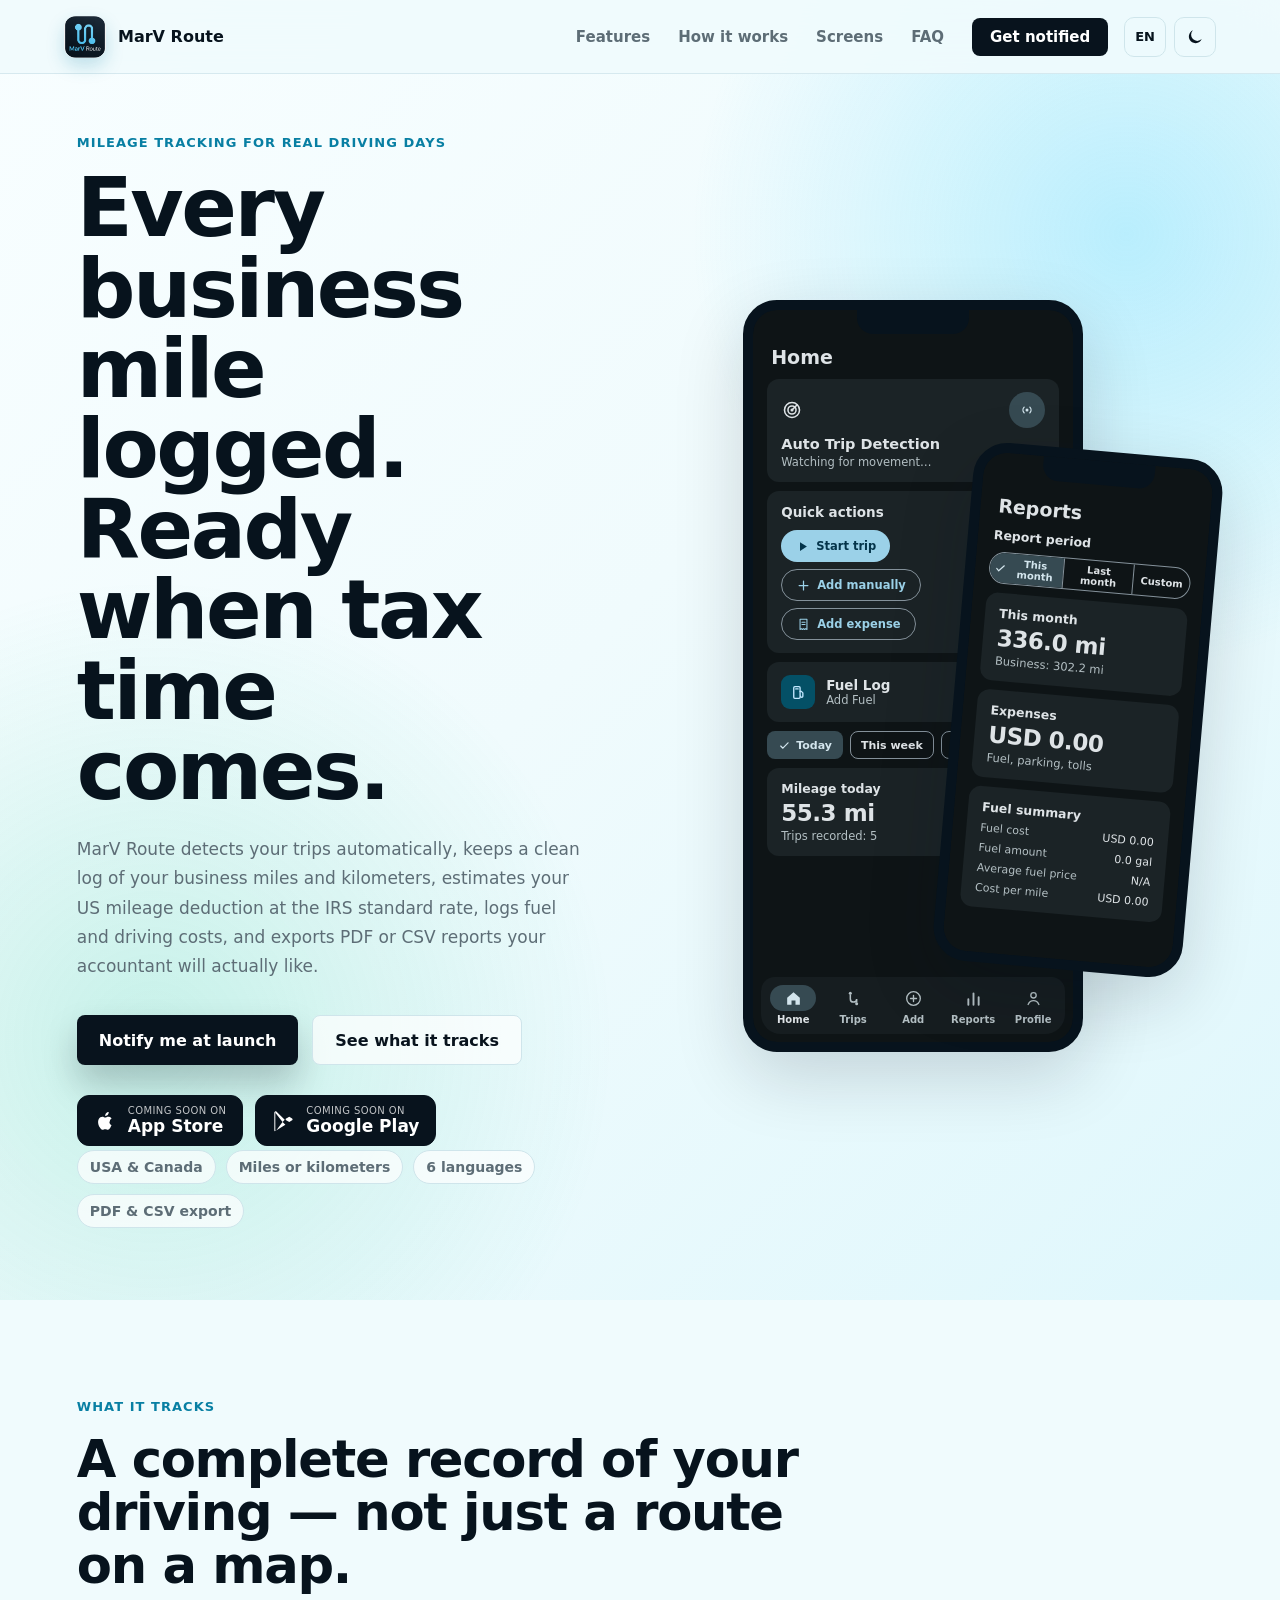
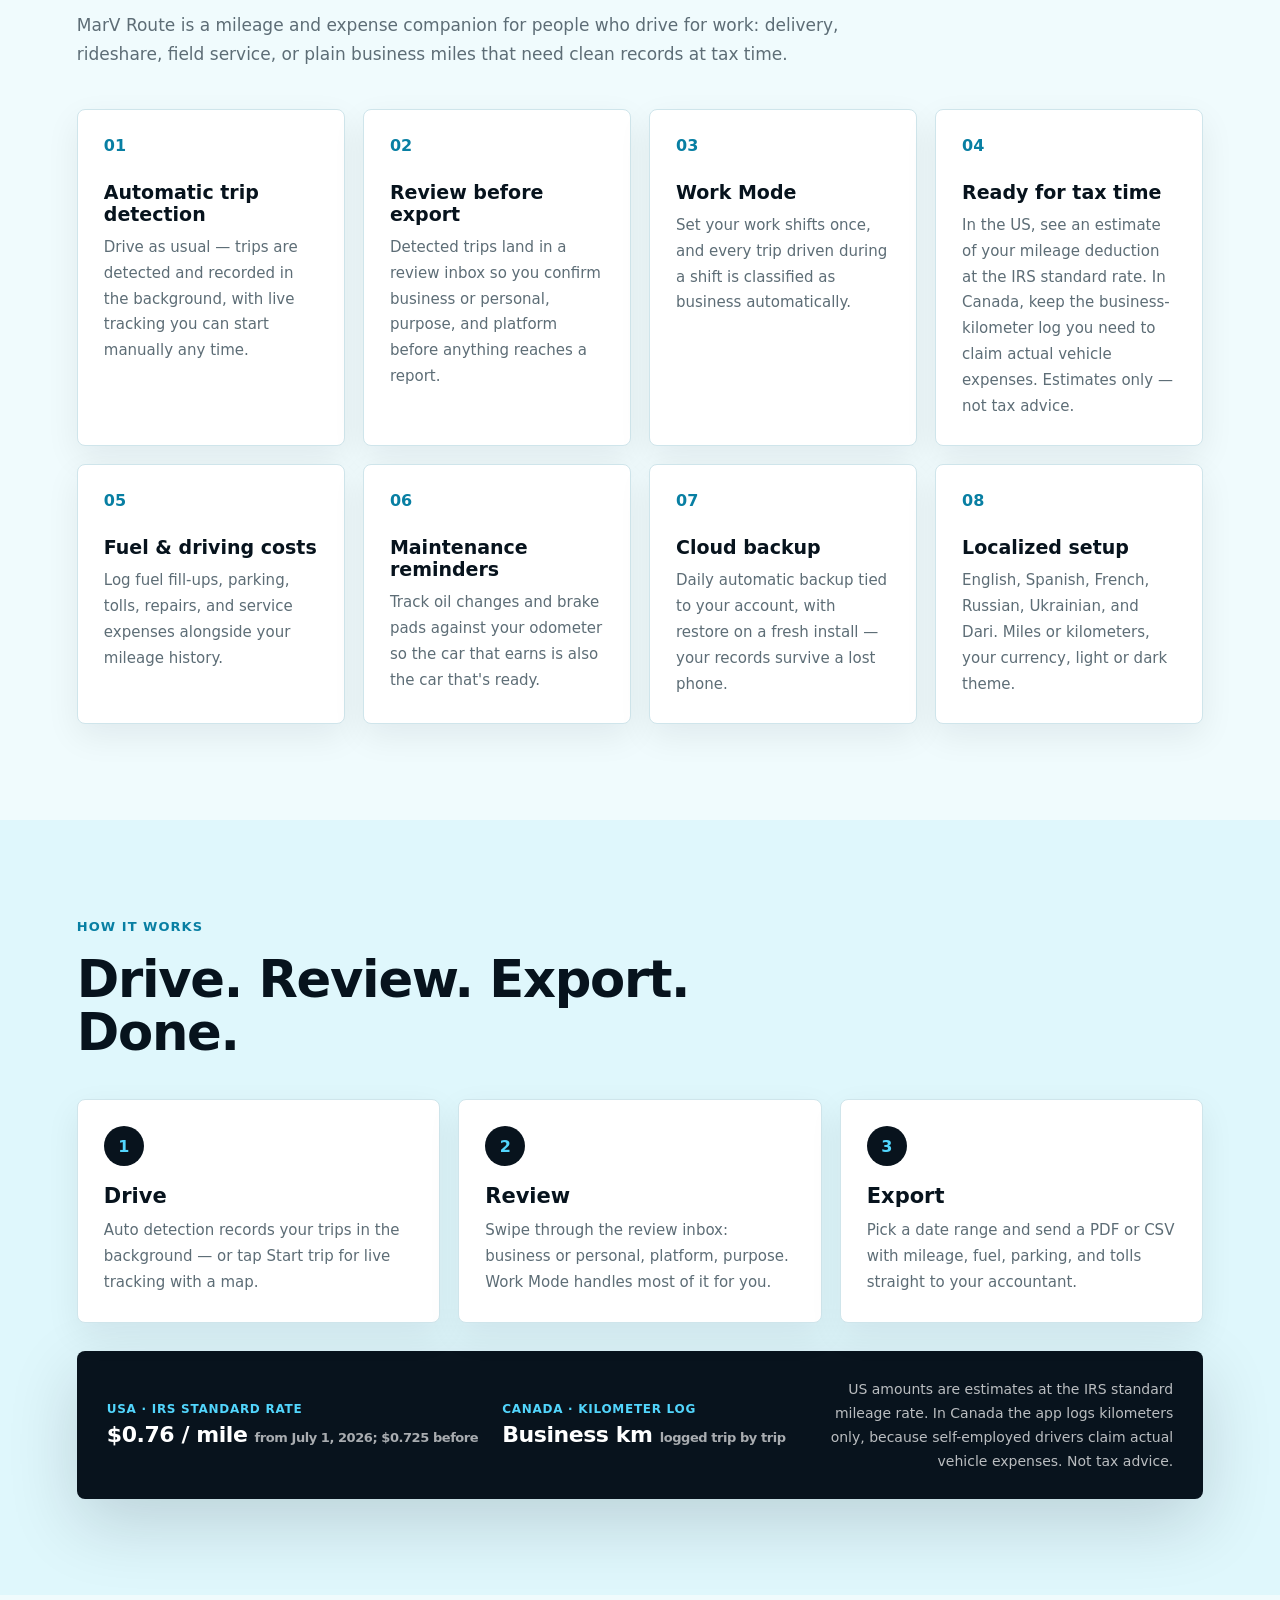
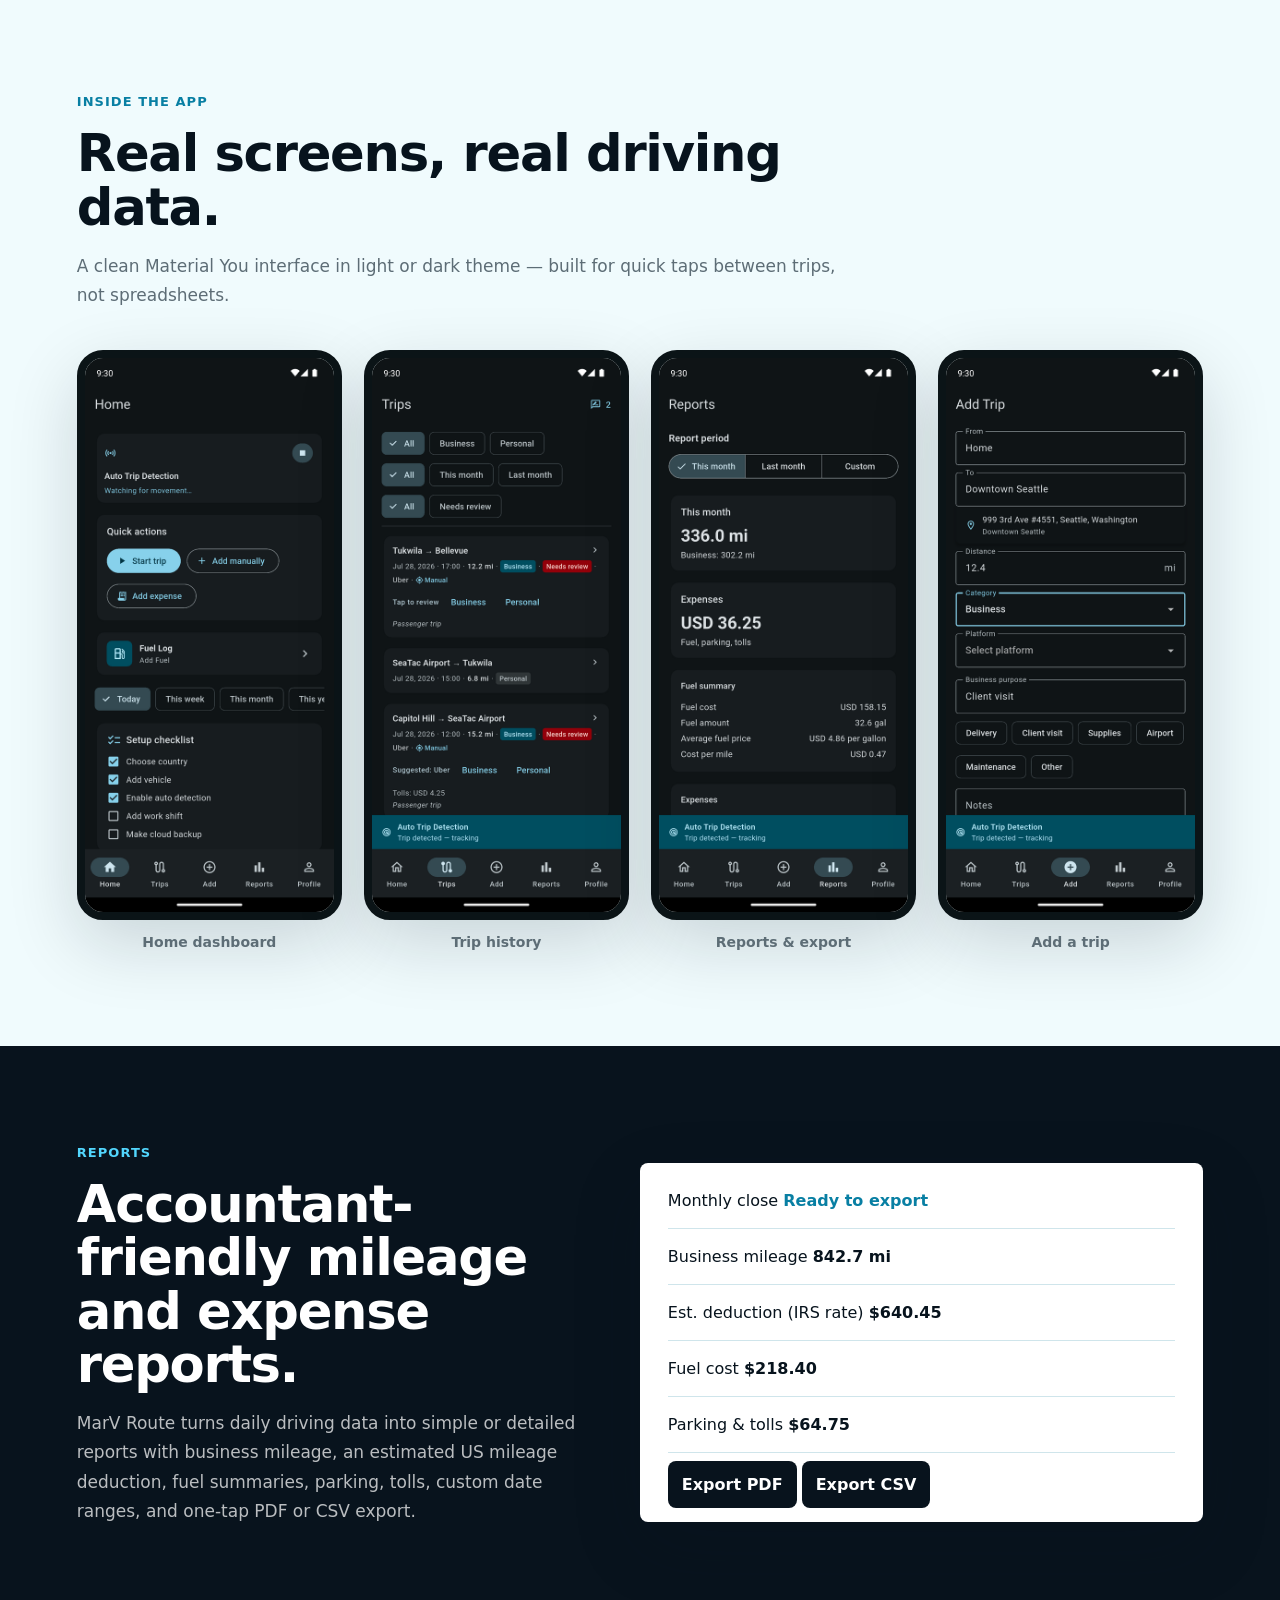
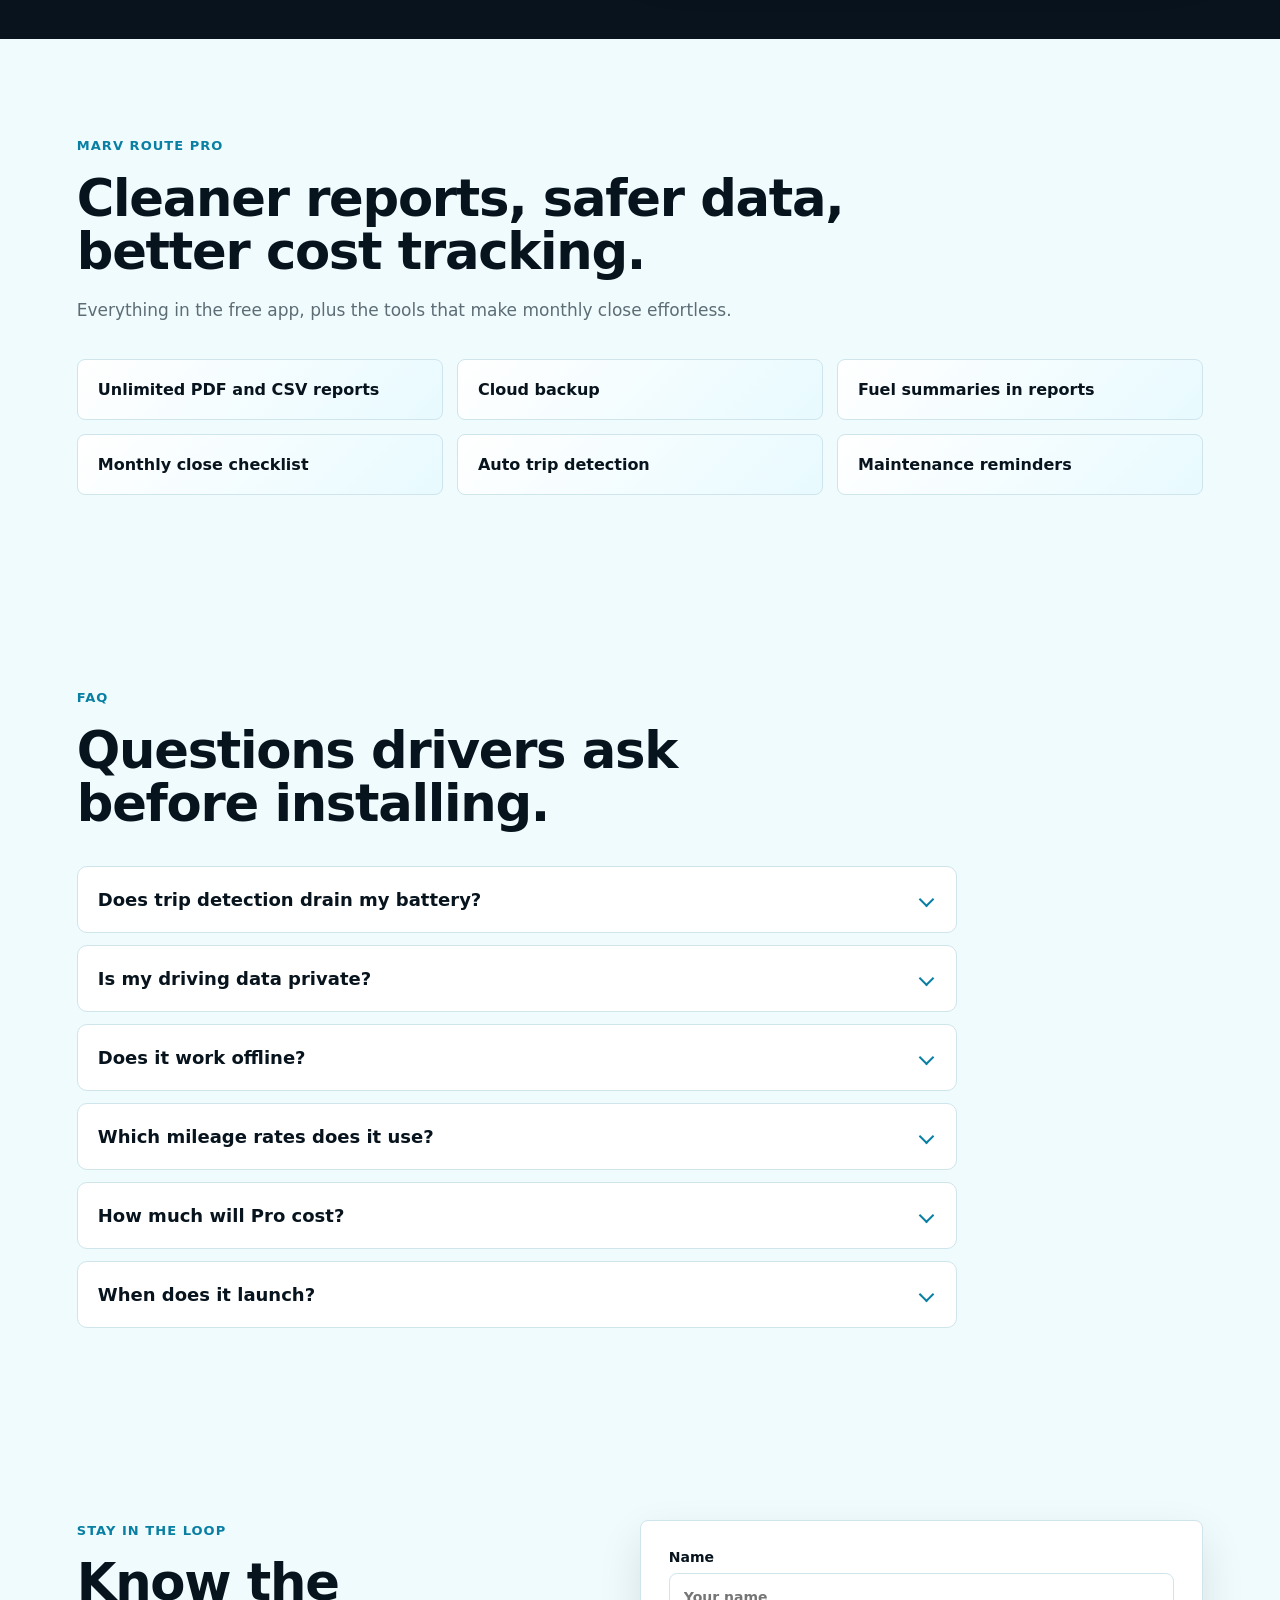
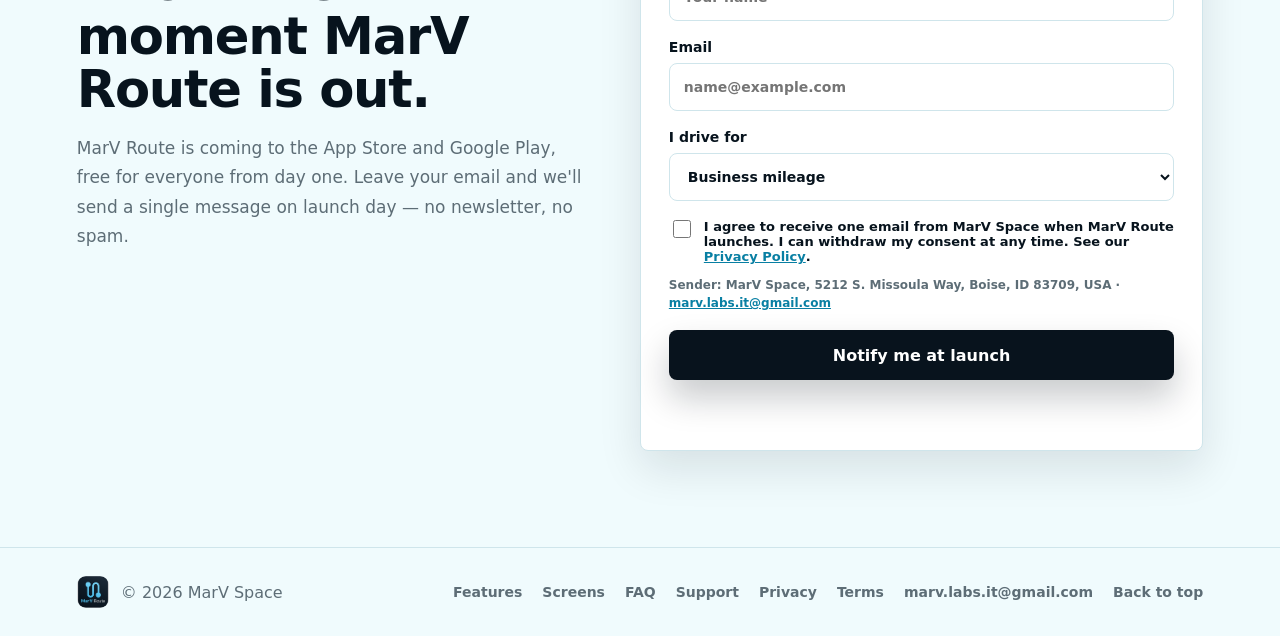
==== commit 2bdd0e67: "Rename owner to MarV Space, fix tax and battery claims, add French legal pages Owner and contact - M" ====
--- a/index.html
+++ b/index.html
@@ -6,14 +6,14 @@
     <meta
       name="description"
       data-i18n="metaDescription"
-      content="MarV Route automatically tracks business mileage, estimates your tax deduction, logs fuel and expenses, and exports accountant-ready PDF and CSV reports."
+      content="MarV Route automatically tracks business mileage, keeps a clean trip log, records fuel and expenses, and exports accountant-friendly PDF and CSV reports."
     />
     <meta name="theme-color" content="#08131d" />
     <meta property="og:type" content="website" />
     <meta property="og:title" content="MarV Route — Mileage & Expense Tracking" />
     <meta
       property="og:description"
-      content="Automatic trip detection, tax-ready mileage reports, fuel and expense logging, and maintenance reminders for drivers in the USA and Canada."
+      content="Automatic trip detection, accountant-friendly mileage reports, fuel and expense logging, and maintenance reminders for drivers in the USA and Canada."
     />
     <meta property="og:image" content="assets/og-image.png" />
     <meta property="og:image:width" content="1200" />
@@ -22,7 +22,7 @@
     <meta name="twitter:title" content="MarV Route — Mileage & Expense Tracking" />
     <meta
       name="twitter:description"
-      content="Automatic trip detection, tax-ready mileage reports, fuel and expense logging for drivers in the USA and Canada."
+      content="Automatic trip detection, accountant-friendly mileage reports, fuel and expense logging for drivers in the USA and Canada."
     />
     <meta name="twitter:image" content="assets/og-image.png" />
     <link rel="icon" type="image/png" href="assets/marv-route-icon.png" />
@@ -83,12 +83,8 @@
       <section class="hero">
         <div class="hero-copy reveal">
           <p class="eyebrow" data-i18n="heroEyebrow">Mileage tracking for real driving days</p>
-          <h1 data-i18n="heroTitle">Every business mile logged. Every deduction counted.</h1>
-          <p data-i18n="heroBody">
-            MarV Route detects your trips automatically, estimates your mileage deduction with
-            built-in IRS and CRA rates, logs fuel and driving costs, and exports clean PDF or
-            CSV reports your accountant will actually like.
-          </p>
+          <h1 data-i18n="heroTitle">Every business mile logged. Ready when tax time comes.</h1>
+          <p data-i18n="heroBody">MarV Route detects your trips automatically, keeps a clean log of your business miles and kilometers, estimates your US mileage deduction at the IRS standard rate, logs fuel and driving costs, and exports PDF or CSV reports your accountant will actually like.</p>
           <div class="hero-actions">
             <a class="button primary" href="#download" data-i18n="heroCtaPrimary">Notify me at launch</a>
             <a class="button secondary" href="#features" data-i18n="heroCtaSecondary">See what it tracks</a>
@@ -279,8 +275,8 @@
           </article>
           <article class="feature-card reveal">
             <span>04</span>
-            <h3 data-i18n="feat4Title">Tax estimates built in</h3>
-            <p data-i18n="feat4Body">Deductions are calculated as you drive using the IRS standard mileage rate and CRA's tiered per-kilometer rates.</p>
+            <h3 data-i18n="feat4Title">Ready for tax time</h3>
+            <p data-i18n="feat4Body">In the US, see an estimate of your mileage deduction at the IRS standard rate. In Canada, keep the business-kilometer log you need to claim actual vehicle expenses. Estimates only — not tax advice.</p>
           </article>
           <article class="feature-card reveal">
             <span>05</span>
@@ -327,16 +323,16 @@
             <p data-i18n="how3Body">Pick a date range and send a PDF or CSV with mileage, fuel, parking, and tolls straight to your accountant.</p>
           </li>
         </ol>
-        <div class="rate-strip reveal" aria-label="Built-in mileage rates">
+        <div class="rate-strip reveal" aria-label="How mileage is counted">
           <div>
-            <span data-i18n="rateUsa">USA · IRS rate</span>
+            <span data-i18n="rateUsa">USA · IRS standard rate</span>
             <strong>$0.76 / mile <em data-i18n="rateUsaNote">from July 1, 2026; $0.725 before</em></strong>
           </div>
           <div>
-            <span data-i18n="rateCanada">Canada · CRA rate</span>
-            <strong>$0.73 / km <em data-i18n="rateCanadaNote">first 5,000 km, then $0.67</em></strong>
-          </div>
-          <p data-i18n="rateNote">Rates are built into the app, so your tax estimate updates with every trip.</p>
+            <span data-i18n="rateCanada">Canada · kilometer log</span>
+            <strong data-i18n="rateCanadaValue">Business km <em>logged trip by trip</em></strong>
+          </div>
+          <p data-i18n="rateNote">US amounts are estimates at the IRS standard mileage rate. In Canada the app logs kilometers only, because self-employed drivers claim actual vehicle expenses. Not tax advice.</p>
         </div>
       </section>
 
@@ -373,11 +369,7 @@
         <div class="report-copy reveal">
           <p class="eyebrow" data-i18n="reportsEyebrow">Reports</p>
           <h2 data-i18n="reportsTitle">Accountant-friendly mileage and expense reports.</h2>
-          <p data-i18n="reportsBody">
-            MarV Route turns daily driving data into simple or detailed reports with business
-            mileage, tax estimates, fuel summaries, parking, tolls, custom date ranges, and
-            one-tap PDF or CSV export.
-          </p>
+          <p data-i18n="reportsBody">MarV Route turns daily driving data into simple or detailed reports with business mileage, an estimated US mileage deduction, fuel summaries, parking, tolls, custom date ranges, and one-tap PDF or CSV export.</p>
         </div>
         <div class="report-panel reveal">
           <div class="panel-header">
@@ -389,8 +381,8 @@
             <strong>842.7 mi</strong>
           </div>
           <div class="report-line">
-            <span data-i18n="reportLineTax">Tax estimate</span>
-            <strong>$610.96</strong>
+            <span data-i18n="reportLineTax">Est. deduction (IRS rate)</span>
+            <strong>$640.45</strong>
           </div>
           <div class="report-line">
             <span data-i18n="reportLineFuel">Fuel cost</span>
@@ -431,23 +423,23 @@
         <div class="faq-list">
           <details class="faq-item reveal">
             <summary data-i18n="faqQ1">Does trip detection drain my battery?</summary>
-            <p data-i18n="faqA1">Auto detection uses Android's low-power location and only wakes up when you actually start moving. You can also leave it off and tap Start trip when you drive — your call.</p>
+            <p data-i18n="faqA1">Yes, while it's on. Auto detection keeps high-accuracy GPS running and shows a notification the whole time it's watching for trips, so it uses battery much like a navigation app. Keep your phone plugged in on long shifts, or leave auto detection off and tap Start trip when you drive.</p>
           </details>
           <details class="faq-item reveal">
             <summary data-i18n="faqQ2">Is my driving data private?</summary>
-            <p data-i18n="faqA2">Your trips and expenses are stored on your device. Cloud backup is optional and tied to your own account — we don't sell or share your data, and routes never go to advertisers.</p>
+            <p data-i18n="faqA2">Your trips and expenses are stored on your device. If you sign in and use cloud backup, a copy — without detailed GPS traces — is saved to your own account so you can restore it on a new phone. We don't sell your data, and it never goes to advertisers.</p>
           </details>
           <details class="faq-item reveal">
             <summary data-i18n="faqQ3">Does it work offline?</summary>
-            <p data-i18n="faqA3">Yes. Tracking, logging, and reports all work without a connection. Cloud backup simply syncs the next time you're online.</p>
+            <p data-i18n="faqA3">Yes. Tracking, logging, and reports all work without a connection. Maps and address lookup need the internet, and cloud backup runs the next time you're online.</p>
           </details>
           <details class="faq-item reveal">
             <summary data-i18n="faqQ4">Which mileage rates does it use?</summary>
-            <p data-i18n="faqA4">The US IRS standard rate — 72.5¢ per mile for January–June 2026 and 76¢ per mile from July 1, 2026 — and Canada's CRA tiered rate ($0.73/km for the first 5,000 km, then $0.67). Estimates update automatically as you drive.</p>
+            <p data-i18n="faqA4">For the US, the IRS standard mileage rate: 72.5¢ per mile for January–June 2026 and 76¢ per mile from July 1, 2026. The amount is an estimate of the standard-rate deduction — if you use that rate you can't also deduct fuel or repairs, though business parking and tolls still count. For Canada the app applies no rate: self-employed drivers claim actual vehicle expenses by the business share of their kilometers, so MarV Route keeps the kilometer log and leaves the amount to you or your accountant. None of this is tax advice.</p>
           </details>
           <details class="faq-item reveal">
             <summary data-i18n="faqQ5">How much will Pro cost?</summary>
-            <p data-i18n="faqA5">Pricing isn't final yet. The core app — tracking, manual trips, and basic reports — stays free for everyone.</p>
+            <p data-i18n="faqA5">Pricing isn't final yet, and nothing is charged today: until paid plans launch, Pro features can be switched on for free in the app. Trip tracking, manual trips, and on-screen reports stay free for everyone; PDF and CSV export, cloud backup, auto detection, and the other features marked Pro will need a subscription once it launches.</p>
           </details>
           <details class="faq-item reveal">
             <summary data-i18n="faqQ6">When does it launch?</summary>
@@ -496,8 +488,9 @@
           />
           <label class="consent">
             <input type="checkbox" name="consent" required />
-            <span data-i18n="formConsent">I agree to be emailed when MarV Route launches. See our <a href="privacy/">Privacy Policy</a>.</span>
+            <span data-i18n="formConsent">I agree to receive one email from MarV Space when MarV Route launches. I can withdraw my consent at any time. See our <a href="privacy/">Privacy Policy</a>.</span>
           </label>
+          <p class="form-sender" data-i18n="formSender">Sender: MarV Space, 5212 S. Missoula Way, Boise, ID 83709, USA · <a href="mailto:marv.labs.it@gmail.com">marv.labs.it@gmail.com</a></p>
           <button class="button primary" type="submit" data-i18n="formSubmit">Notify me at launch</button>
           <p class="form-message" role="status" aria-live="polite"></p>
         </form>
@@ -507,7 +500,7 @@
     <footer class="site-footer">
       <div class="footer-brand">
         <img src="assets/marv-route-icon.png" alt="" />
-        <span>© 2026 MarV Labs</span>
+        <span>© 2026 MarV Space</span>
       </div>
       <nav class="footer-nav" aria-label="Footer navigation">
         <a href="#features" data-i18n="navFeatures">Features</a>
--- a/styles.css
+++ b/styles.css
@@ -849,6 +849,20 @@
   width: 0;
 }
 
+/* Who is asking for the consent above: sender name, postal address, contact. */
+.form-sender {
+  color: var(--muted);
+  font-size: 12px;
+  font-weight: 600;
+  line-height: 1.5;
+  margin: -6px 0 0;
+}
+
+.form-sender a {
+  color: var(--blue-dark);
+  text-decoration: underline;
+}
+
 .form-message {
   color: var(--blue-dark);
   font-weight: 800;
@@ -1308,6 +1322,18 @@
   margin-bottom: 28px;
 }
 
+/* "Version française" pointer under the date */
+.legal p.legal-lang {
+  font-size: 14px;
+  margin: -18px 0 28px;
+}
+
+/* Notes that switch a clause off for a group of readers (Québec consumers) */
+.legal p.legal-note {
+  border-left: 3px solid var(--blue-dark);
+  padding-left: 14px;
+}
+
 .legal h2 {
   font-size: 23px;
   margin: 38px 0 10px;
